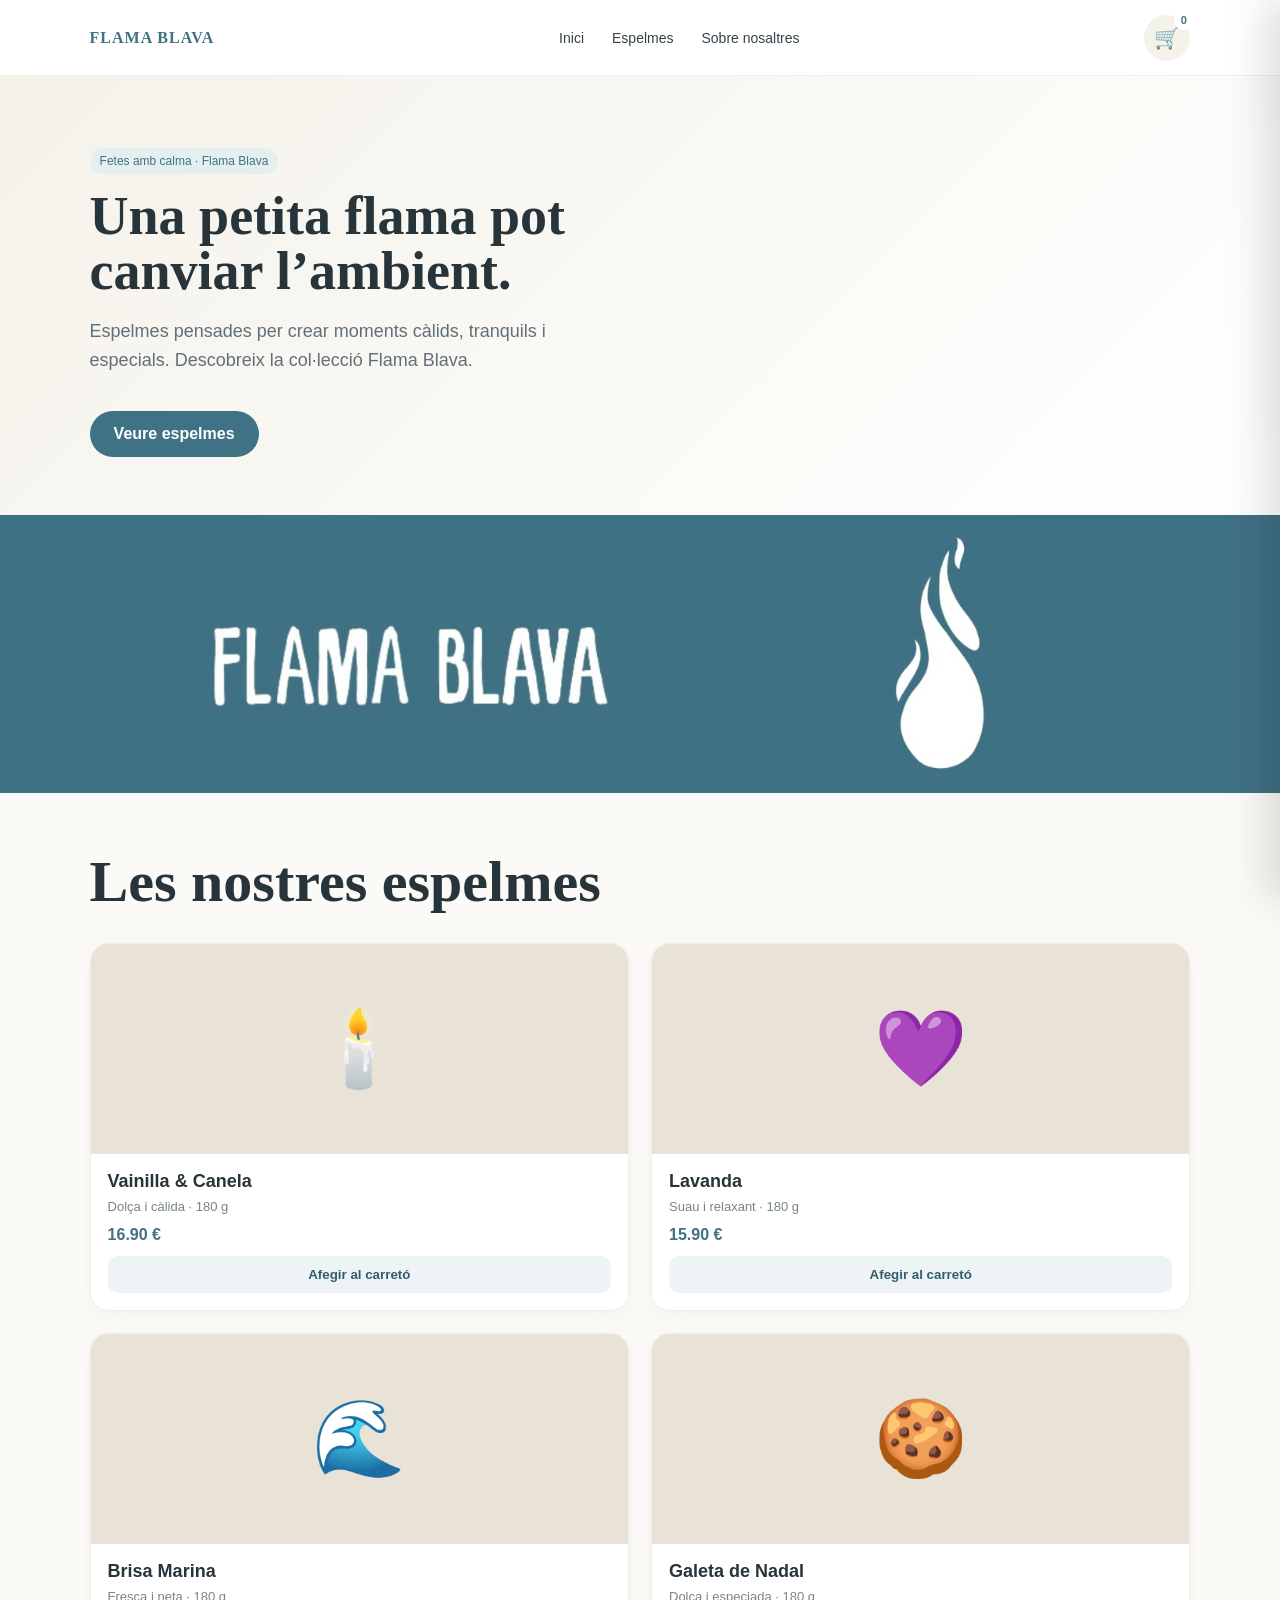
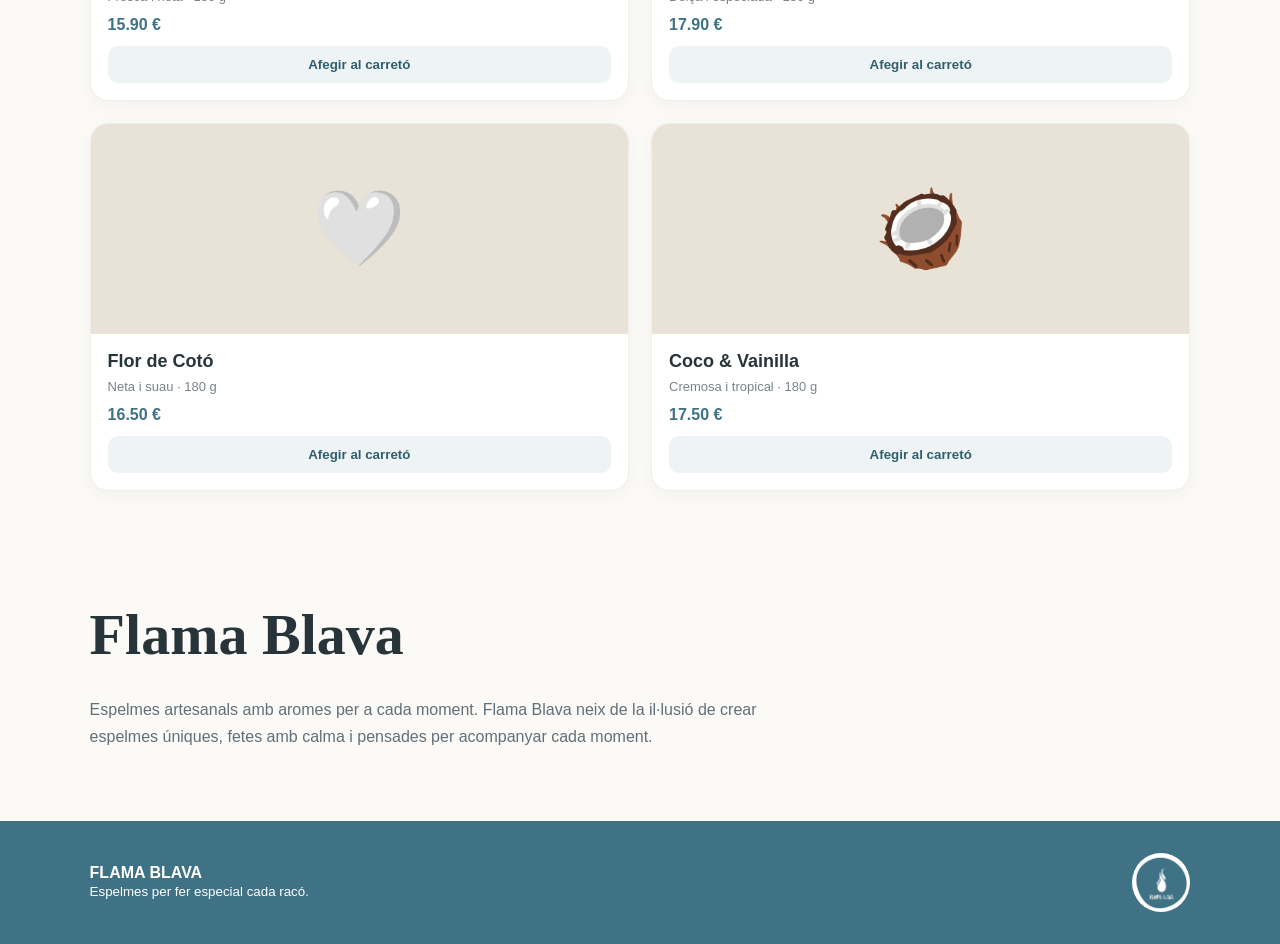
==== index.html @ b4aae00e "Temporarily remove header logo to test Cloudflare deployment" ====
<!doctype html><html lang="ca"><head><meta charset="utf-8"><meta name="viewport" content="width=device-width,initial-scale=1"><title>Flama Blava · Espelmes</title><style>
*{box-sizing:border-box}html{scroll-behavior:smooth}body{margin:0;font-family:Arial,sans-serif;background:#fbfaf7;color:#27343a}header{height:76px;background:rgba(255,255,255,.96);display:flex;align-items:center;justify-content:space-between;padding:0 7%;border-bottom:1px solid #eee;position:sticky;top:0;z-index:10;backdrop-filter:blur(8px)}.brand{display:flex;align-items:center;gap:11px;font-weight:800;letter-spacing:1px;color:#3f7285;text-decoration:none}.brand,.brand:hover,.brand:focus,.brand:visited,.brand:active{text-decoration:none !important;border-bottom:0 !important;box-shadow:none !important}.brand span{font-family:Georgia,serif;font-weight:800;letter-spacing:1px;text-decoration:none !important;border:0 !important;box-shadow:none !important}.brand img{width:50px;height:50px;object-fit:cover;border-radius:50%}.brand span{font-family:Georgia,serif;font-weight:800;letter-spacing:1px}.nav{display:flex;gap:28px;font-size:14px}.nav a{color:#36434a;text-decoration:none}.cart{border:0;background:#3f7285;transition:transform .15s ease,box-shadow .2s ease;color:white;border-radius:24px;padding:11px 18px;cursor:pointer;font-weight:700}.cart-icon{position:relative;width:46px;height:46px;padding:0;font-size:21px;display:flex;align-items:center;justify-content:center;background:#f5f2ea;color:#2f5f70}.cart-count{position:absolute;right:-3px;top:-4px;min-width:19px;height:19px;padding:0 5px;border-radius:10px;background:#fff;color:#3f7285;font-size:11px;line-height:19px;font-weight:800}.cart:active{transform:scale(.97)}.hero{padding:72px 7% 58px;display:grid;grid-template-columns:1.05fr .95fr;gap:45px;align-items:center;background:linear-gradient(135deg,#f5f2ea,#fff)}.hero h1{font-family:Georgia,serif;font-size:54px;line-height:1.02;margin:0 0 18px}.hero p{font-size:18px;line-height:1.6;color:#617078;max-width:510px}.cta{display:inline-block;margin-top:18px;background:#3f7285;color:#fff;padding:14px 24px;border-radius:28px;text-decoration:none;font-weight:700}.hero-card{background:#dce7e8;border-radius:28px;padding:35px;display:flex;justify-content:center}.hero-card img{width:260px;height:260px;border-radius:50%;box-shadow:0 20px 45px #0002}.section{padding:55px 7%}.section h2{font-family:Georgia,serif;font-size:58px;margin:0 0 28px}.grid{display:grid;grid-template-columns:repeat(2,1fr);gap:22px}.card{background:white;border:1px solid #eee;border-radius:18px;overflow:hidden;box-shadow:0 5px 20px #0000000a}.photo{height:210px;background:#e9e2d7;display:flex;align-items:center;justify-content:center;font-size:75px}.info{padding:17px}.info h3{margin:0 0 7px;font-size:18px}.meta{color:#78848a;font-size:13px}.price{font-weight:800;margin-top:12px;color:#3f7285}.add{width:100%;margin-top:12px;border:0;background:#eef4f5;color:#315e6d;padding:11px;border-radius:10px;cursor:pointer;font-weight:700;transition:.2s}.add:hover{background:#dcebed}.add:active{transform:scale(.985);transition:transform .12s ease}.badge{display:inline-block;background:#e6eff0;color:#3f7285;padding:6px 10px;border-radius:15px;font-size:12px;margin-bottom:15px}.footer{background:#3f7285;color:white;padding:32px 7%;display:flex;justify-content:space-between;align-items:center}.footer img{width:58px;border-radius:50%;background:white}.about{max-width:700px;color:#617078;line-height:1.7}
.overlay{position:fixed;inset:0;background:#0006;z-index:20;opacity:0;pointer-events:none;transition:opacity .38s ease}.overlay.open{opacity:1;pointer-events:auto}.drawer{position:fixed;overflow:hidden;overscroll-behavior:contain;will-change:transform;z-index:21;right:0;top:0;height:100dvh;width:min(430px,92vw);background:#fff;transform:translateX(100%);transition:transform .42s cubic-bezier(.22,.61,.36,1);box-shadow:-15px 0 40px #0002;display:flex;flex-direction:column}.drawer.open{transform:translateX(0)}.drawer-head{display:flex;align-items:center;justify-content:space-between;padding:22px;border-bottom:1px solid #eee}.drawer-head h2{margin:0;font-family:Georgia,serif}.close{border:0;background:#f0f3f3;border-radius:50%;width:36px;height:36px;cursor:pointer;font-size:18px}.cart-items{padding:18px 22px;overflow-y:auto;overflow-x:hidden;flex:1;min-height:0;overscroll-behavior:contain;-webkit-overflow-scrolling:touch;touch-action:pan-y}.empty{text-align:center;color:#78848a;padding:50px 20px}.cart-item{display:grid;grid-template-columns:1fr auto;gap:10px;padding:15px 0;border-bottom:1px solid #eee}.cart-item h4{margin:0 0 5px}.cart-item .unit{font-size:13px;color:#78848a}.controls{display:flex;align-items:center;gap:8px;margin-top:9px}.qty{width:29px;height:29px;border:1px solid #d8e0e1;background:#fff;border-radius:7px;cursor:pointer}.remove{border:0;background:none;color:#9a5c5c;font-size:12px;cursor:pointer;margin-left:8px}.item-total{font-weight:700;color:#3f7285}.cart-footer{padding:18px 22px;flex-shrink:0;border-top:1px solid #eee;background:#fff}.subtotal{display:flex;justify-content:space-between;font-weight:800;font-size:18px;margin-bottom:14px}.checkout{width:100%;border:0;background:#3f7285;color:#fff;padding:14px;border-radius:12px;font-weight:800;cursor:pointer}.checkout:disabled{opacity:.45;cursor:not-allowed}.fly-item{position:fixed;z-index:40;pointer-events:none;font-size:110px;opacity:0;transform:translate(0,0) scale(.9);transition:transform .65s cubic-bezier(.22,.61,.36,1),opacity .15s ease}.fly-item.fly{opacity:1}.toast{position:fixed;left:50%;bottom:25px;transform:translate(-50%,20px);background:#27343a;color:white;padding:12px 18px;border-radius:25px;z-index:30;opacity:0;pointer-events:none;transition:opacity .28s ease,transform .28s ease}.toast.show{opacity:1;transform:translate(-50%,0)}
.checkout-modal{position:fixed;inset:0;z-index:50;display:flex;align-items:center;justify-content:center;padding:18px;opacity:0;pointer-events:none;transition:opacity .25s ease}.checkout-modal.open{opacity:1;pointer-events:auto}.checkout-bg{position:absolute;inset:0;background:#0006}.checkout-panel{position:relative;background:#fff;width:min(760px,96vw);max-height:92vh;overflow:auto;border-radius:24px;box-shadow:0 25px 70px #0003;padding:30px}.checkout-panel h2{font-family:Georgia,serif;font-size:34px;margin:0 0 6px}.checkout-sub{color:#78848a;margin:0 0 24px}.checkout-grid{display:grid;grid-template-columns:1.15fr .85fr;gap:26px}.checkout-form label{display:block;font-weight:700;font-size:13px;margin:13px 0 7px}.checkout-form input{width:100%;padding:13px;border:1px solid #d8e0e1;border-radius:10px;font:inherit;outline:none}.checkout-form input:focus{border-color:#3f7285;box-shadow:0 0 0 3px #3f728522}.payment-options{display:flex;gap:8px;flex-wrap:wrap}.payment-option{border:1px solid #d8e0e1;background:#fff;color:#36434a;border-radius:10px;padding:11px 13px;cursor:pointer;font-weight:700}.payment-option.selected{border-color:#3f7285;background:#eef4f5;color:#315e6d}.checkout-summary{background:#fbfaf7;border-radius:16px;padding:20px;height:max-content}.checkout-summary h3{margin:0 0 15px}.summary-row{display:flex;justify-content:space-between;gap:10px;padding:9px 0;border-bottom:1px solid #e7e4df;font-size:14px}.summary-total{display:flex;justify-content:space-between;font-size:19px;font-weight:800;margin-top:16px}.pay-button{width:100%;margin-top:20px;border:0;background:#3f7285;color:#fff;padding:15px;border-radius:12px;font-weight:800;font-size:16px;cursor:pointer}.pay-button:disabled{opacity:.45;cursor:not-allowed}.checkout-close{position:absolute;right:15px;top:15px;border:0;background:#f0f3f3;border-radius:50%;width:36px;height:36px;cursor:pointer;font-size:18px}@media(max-width:650px){.checkout-panel{padding:24px 18px}.checkout-grid{grid-template-columns:1fr}.checkout-panel h2{font-size:29px}}@media(max-width:800px){.nav{display:none}.brand{gap:8px}.brand img{width:44px;height:44px}.brand span{font-size:14px}.hero{grid-template-columns:1fr;padding-top:45px}.hero h1{font-size:42px}}@media(max-width:480px){.section{padding:40px 5%}.hero{padding-left:5%;padding-right:5%}.hero-card img{width:210px;height:210px}}

.product-modal{position:fixed;inset:0;z-index:25;display:flex;align-items:center;justify-content:center;padding:20px;opacity:0;pointer-events:none;transition:opacity .3s ease}.product-modal.open{opacity:1;pointer-events:auto}.product-modal-bg{position:absolute;inset:0;background:#0006}.product-panel{position:relative;background:#fff;width:min(760px,94vw);max-height:90vh;overflow:auto;border-radius:24px;box-shadow:0 25px 70px #0003;transform:translateY(18px) scale(.98);transition:transform .35s cubic-bezier(.22,.61,.36,1);display:grid;grid-template-columns:.85fr 1.15fr}.product-modal.open .product-panel{transform:translateY(0) scale(1)}.product-preview{background:#e9e2d7;display:flex;align-items:center;justify-content:center;min-height:390px;font-size:120px}.product-details{padding:32px}.product-details h2{font-family:Georgia,serif;font-size:34px;margin:0 0 8px}.product-details .desc{color:#78848a;line-height:1.5}.option-title{font-weight:800;margin:22px 0 9px}.options{display:flex;flex-wrap:wrap;gap:8px}.option{border:1px solid #d8e0e1;background:#fff;color:#36434a;border-radius:10px;padding:9px 12px;cursor:pointer;transition:.2s}.option.selected{border-color:#3f7285;background:#eef4f5;color:#315e6d;box-shadow:0 0 0 2px #3f728522}.modal-actions{display:flex;gap:10px;align-items:center;margin-top:25px}.modal-qty{display:flex;align-items:center;border:1px solid #d8e0e1;border-radius:10px;overflow:hidden}.modal-qty button{border:0;background:#fff;width:36px;height:44px;font-size:20px;cursor:pointer}.modal-qty strong{min-width:34px;text-align:center}.modal-add{flex:1;border:0;background:#3f7285;color:#fff;padding:14px;border-radius:11px;font-weight:800;cursor:pointer}.modal-close{position:absolute;right:14px;top:14px;border:0;background:#fff;border-radius:50%;width:38px;height:38px;cursor:pointer;font-size:20px;z-index:2}@media(max-width:650px){.product-panel{grid-template-columns:1fr;max-height:92vh}.product-preview{min-height:210px;font-size:85px}.product-details{padding:24px}.product-details h2{font-size:28px}}
 .footer-logo-bw{filter:none;background:#fff;border-radius:50%;} .feature-photo{padding:0;background:#dce7e8}.feature-photo img{display:block;width:100%;height:auto;max-height:430px;object-fit:cover;border-radius:0;box-shadow:none}@media(max-width:480px){.feature-photo{padding:0}.feature-photo img{max-height:300px;border-radius:0}} </style></head><body>
<header><a class="brand" href="#inici"><span>FLAMA BLAVA</span></a><nav class="nav"><a href="#inici" data-i18n="navHome">Inici</a><a href="#espelmes" data-i18n="navCandles">Espelmes</a><a href="#sobre" data-i18n="navAbout">Sobre nosaltres</a></nav><button class="cart cart-icon" id="openCart" aria-label="Carretó" title="Carretó">🛒<span class="cart-count" id="count">0</span></button></header>
<main id="inici"><section class="hero"><div><span class="badge" data-i18n="badge">Fetes amb calma · Flama Blava</span><h1 data-i18n="heroTitle">Una petita flama pot canviar l’ambient.</h1><p data-i18n="heroText">Espelmes pensades per crear moments càlids, tranquils i especials. Descobreix la col·lecció Flama Blava.</p><a class="cta" href="#espelmes" data-i18n="viewCandles">Veure espelmes</a></div></section>
<section class="feature-photo"><img src="assets/IMG_0140.jpeg" alt="Flama Blava"></section><section class="section" id="espelmes"><h2 data-i18n="ourCandles">Les nostres espelmes</h2><div class="grid"><article class="card product-card"><div class="photo">🕯️</div><div class="info"><h3 data-product="Vainilla &amp; Canela">Vainilla &amp; Canela</h3><div class="meta" data-meta="Vainilla &amp; Canela">Dolça i càlida · 180 g</div><div class="price">16.90 €</div><button class="add" data-name="Vainilla &amp; Canela" data-price="16.9" data-i18n="addToCart">Afegir al carretó</button></div></article><article class="card product-card"><div class="photo">💜</div><div class="info"><h3 data-product="Lavanda">Lavanda</h3><div class="meta" data-meta="Lavanda">Suau i relaxant · 180 g</div><div class="price">15.90 €</div><button class="add" data-name="Lavanda" data-price="15.9" data-i18n="addToCart">Afegir al carretó</button></div></article><article class="card product-card"><div class="photo">🌊</div><div class="info"><h3 data-product="Brisa Marina">Brisa Marina</h3><div class="meta" data-meta="Brisa Marina">Fresca i neta · 180 g</div><div class="price">15.90 €</div><button class="add" data-name="Brisa Marina" data-price="15.9" data-i18n="addToCart">Afegir al carretó</button></div></article><article class="card product-card"><div class="photo">🍪</div><div class="info"><h3 data-product="Galeta de Nadal">Galeta de Nadal</h3><div class="meta" data-meta="Galeta de Nadal">Dolça i especiada · 180 g</div><div class="price">17.90 €</div><button class="add" data-name="Galeta de Nadal" data-price="17.9" data-i18n="addToCart">Afegir al carretó</button></div></article><article class="card product-card"><div class="photo">🤍</div><div class="info"><h3 data-product="Flor de Cotó">Flor de Cotó</h3><div class="meta" data-meta="Flor de Cotó">Neta i suau · 180 g</div><div class="price">16.50 €</div><button class="add" data-name="Flor de Cotó" data-price="16.5" data-i18n="addToCart">Afegir al carretó</button></div></article><article class="card product-card"><div class="photo">🥥</div><div class="info"><h3 data-product="Coco &amp; Vainilla">Coco &amp; Vainilla</h3><div class="meta" data-meta="Coco &amp; Vainilla">Cremosa i tropical · 180 g</div><div class="price">17.50 €</div><button class="add" data-name="Coco &amp; Vainilla" data-price="17.5" data-i18n="addToCart">Afegir al carretó</button></div></article></div></section>
<section class="section" id="sobre"><h2 data-i18n="aboutTitle">Flama Blava</h2><p class="about" data-i18n="aboutText"><strong>Espelmes artesanals amb aromes per a cada moment.</strong><br><br>Flama Blava neix de la il·lusió de crear espelmes úniques, fetes amb calma i pensades per acompanyar cada moment.</p></section></main>
<footer class="footer"><div><strong>FLAMA BLAVA</strong><br><small data-i18n="footerText">Espelmes per fer especial cada racó.</small></div><img class="footer-logo-bw" src="assets/IMG_2255.png" alt="Logo"></footer>
<div class="product-modal" id="productModal"><div class="product-modal-bg" id="productModalBg"></div><div class="product-panel"><button class="modal-close" id="productClose">×</button><div class="product-preview" id="productPreview">🕯️</div><div class="product-details"><h2 id="productName"></h2><div class="price" id="productPrice"></div><p class="desc" id="productDesc"></p><div class="option-title" data-i18n="color">Color</div><div class="options" id="colorOptions"></div><div class="option-title" data-i18n="aroma">Aroma</div><div class="options" id="aromaOptions"></div><div class="modal-actions"><div class="modal-qty"><button id="modalMinus">−</button><strong id="modalQty">1</strong><button id="modalPlus">+</button></div><button class="modal-add" id="modalAdd">Afegir al carretó</button></div></div></div></div><div class="overlay" id="overlay"></div><aside class="drawer" id="drawer"><div class="drawer-head"><h2 data-i18n="cartTitle">El teu carretó</h2><button class="close" id="closeCart">×</button></div><div class="cart-items" id="cartItems"></div><div class="cart-footer"><div class="subtotal"><span data-i18n="total">Total</span><span id="total">0,00 €</span></div><button class="checkout" id="checkout" disabled data-i18n="continueCheckout">Continuar amb la compra</button></div></aside><div class="toast" id="toast"></div><div class="checkout-modal" id="checkoutModal"><div class="checkout-bg" id="checkoutBg"></div><div class="checkout-panel"><button class="checkout-close" id="checkoutClose">×</button><h2 data-i18n="finishPurchase">Finalitzar compra</h2><p class="checkout-sub" data-i18n="checkoutSub">Completa les teves dades i revisa la comanda.</p><div class="checkout-grid"><form class="checkout-form" id="checkoutForm"><label for="checkoutName" data-i18n="nameLabel">Nom i cognoms</label><input id="checkoutName" required autocomplete="name" placeholder="Nom i cognoms"><label for="checkoutEmail" data-i18n="emailLabel">Correu electrònic</label><input id="checkoutEmail" type="email" required autocomplete="email" placeholder="tu@exemple.com"><label for="checkoutPhone" data-i18n="phoneLabel">Telèfon</label><input id="checkoutPhone" type="tel" required autocomplete="tel" placeholder="600 000 000"><label for="checkoutAddress" data-i18n="addressLabel">Adreça d’enviament</label><input id="checkoutAddress" required autocomplete="street-address" placeholder="Carrer, número, pis..."><label for="checkoutCity" data-i18n="cityLabel">Població</label><input id="checkoutCity" required autocomplete="address-level2" placeholder="Població"><label for="checkoutPostal" data-i18n="postalLabel">Codi postal</label><input id="checkoutPostal" required autocomplete="postal-code" inputmode="numeric" placeholder="08000"><label data-i18n="paymentLabel">Mètode de pagament</label><div class="payment-options"><button type="button" class="payment-option selected" data-payment="card" data-i18n="card">💳 Targeta</button><button type="button" class="payment-option" data-payment="apple"> Apple Pay</button><button type="button" class="payment-option" data-payment="google">G Google Pay</button></div><button class="pay-button" id="payButton" type="submit"><span data-i18n="payNow">Pagar ara</span> · <span id="checkoutPayTotal">0,00 €</span></button></form><div class="checkout-summary"><h3 data-i18n="yourOrder">La teva comanda</h3><div id="checkoutSummary"></div><div class="summary-total"><span>Total</span><span id="checkoutSummaryTotal">0,00 €</span></div></div></div></div></div><div class="fly-item" id="flyItem">🕯️</div>
<script>

const translations={
ca:{navHome:'Inici',navCandles:'Espelmes',navAbout:'Sobre nosaltres',badge:'Fetes amb calma · Flama Blava',heroTitle:'Una petita flama pot canviar l’ambient.',heroText:'Espelmes pensades per crear moments càlids, tranquils i especials. Descobreix la col·lecció Flama Blava.',viewCandles:'Veure espelmes',ourCandles:'Les nostres espelmes',aboutTitle:'Flama Blava',aboutText:'Espelmes artesanals amb aromes per a cada moment. Flama Blava neix de la il·lusió de crear espelmes úniques, fetes amb calma i pensades per acompanyar cada moment.',footerText:'Espelmes per fer especial cada racó.',cartTitle:'El teu carretó',total:'Total',continueCheckout:'Continuar amb la compra',finishPurchase:'Finalitzar compra',checkoutSub:'Completa les teves dades i revisa la comanda.',nameLabel:'Nom i cognoms',emailLabel:'Correu electrònic',phoneLabel:'Telèfon',addressLabel:'Adreça d’enviament',cityLabel:'Població',postalLabel:'Codi postal',paymentLabel:'Mètode de pagament',card:'💳 Targeta',payNow:'Pagar ara',yourOrder:'La teva comanda',color:'Color',aroma:'Aroma',addToCart:'Afegir al carretó',emptyCart:'El teu carretó està buit',emptyCartHint:'Afegeix alguna espelma i apareixerà aquí.',unit:'unitat',remove:'Eliminar',added:'S’ha afegit {name} al carretó'},
es:{navHome:'Inicio',navCandles:'Velas',navAbout:'Sobre nosotros',badge:'Hechas con calma · Flama Blava',heroTitle:'Una pequeña llama puede cambiar el ambiente.',heroText:'Velas pensadas para crear momentos cálidos, tranquilos y especiales. Descubre la colección Flama Blava.',viewCandles:'Ver velas',ourCandles:'Nuestras velas',aboutTitle:'Flama Blava',aboutText:'Velas artesanales con aromas para cada momento.\n\nFlama Blava nace de la ilusión de crear velas únicas, hechas con calma y pensadas para acompañar cada momento.',footerText:'Velas para hacer especial cada rincón.',cartTitle:'Tu carrito',total:'Total',continueCheckout:'Continuar con la compra',finishPurchase:'Finalizar compra',checkoutSub:'Completa tus datos y revisa el pedido.',nameLabel:'Nombre y apellidos',emailLabel:'Correo electrónico',phoneLabel:'Teléfono',addressLabel:'Dirección de envío',cityLabel:'Población',postalLabel:'Código postal',paymentLabel:'Método de pago',card:'💳 Tarjeta',payNow:'Pagar ahora',yourOrder:'Tu pedido',color:'Color',aroma:'Aroma',addToCart:'Añadir al carrito',emptyCart:'Tu carrito está vacío',emptyCartHint:'Añade alguna vela y aparecerá aquí.',unit:'unidad',remove:'Eliminar',added:'Se ha añadido {name} al carrito'},
en:{navHome:'Home',navCandles:'Candles',navAbout:'About us',badge:'Made with care · Flama Blava',heroTitle:'A little flame can change the atmosphere.',heroText:'Candles designed to create warm, peaceful and special moments. Discover the Flama Blava collection.',viewCandles:'View candles',ourCandles:'Our candles',aboutTitle:'Flama Blava',aboutText:'Handcrafted candles with scents for every moment. Flama Blava was born from the desire to create unique candles, made with care and designed to accompany every moment.',footerText:'Candles to make every corner special.',cartTitle:'Your cart',total:'Total',continueCheckout:'Continue to checkout',finishPurchase:'Checkout',checkoutSub:'Enter your details and review your order.',nameLabel:'Full name',emailLabel:'Email address',phoneLabel:'Phone',addressLabel:'Shipping address',cityLabel:'City',postalLabel:'Postcode',paymentLabel:'Payment method',card:'💳 Card',payNow:'Pay now',yourOrder:'Your order',color:'Colour',aroma:'Scent',addToCart:'Add to cart',emptyCart:'Your cart is empty',emptyCartHint:'Add a candle and it will appear here.',unit:'unit',remove:'Remove',added:'{name} has been added to your cart'}
};
const productTranslations={
'Vainilla & Canela':{ca:'Vainilla & Canela',es:'Vainilla y Canela',en:'Vanilla & Cinnamon'},
'Lavanda':{ca:'Lavanda',es:'Lavanda',en:'Lavender'},
'Brisa Marina':{ca:'Brisa Marina',es:'Brisa Marina',en:'Sea Breeze'},
'Galeta de Nadal':{ca:'Galeta de Nadal',es:'Galleta de Navidad',en:'Christmas Cookie'},
'Flor de Cotó':{ca:'Flor de Cotó',es:'Flor de Algodón',en:'Cotton Flower'},
'Coco & Vainilla':{ca:'Coco & Vainilla',es:'Coco y Vainilla',en:'Coconut & Vanilla'}
};
const metaTranslations={
'Vainilla & Canela':{ca:'Dolça i càlida · 180 g',es:'Dulce y cálida · 180 g',en:'Sweet and warm · 180 g'},
'Lavanda':{ca:'Suau i relaxant · 180 g',es:'Suave y relajante · 180 g',en:'Soft and relaxing · 180 g'},
'Brisa Marina':{ca:'Fresca i neta · 180 g',es:'Fresca y limpia · 180 g',en:'Fresh and clean · 180 g'},
'Galeta de Nadal':{ca:'Dolça i especiada · 180 g',es:'Dulce y especiada · 180 g',en:'Sweet and spiced · 180 g'},
'Flor de Cotó':{ca:'Neta i suau · 180 g',es:'Limpia y suave · 180 g',en:'Clean and soft · 180 g'},
'Coco & Vainilla':{ca:'Cremosa i tropical · 180 g',es:'Cremosa y tropical · 180 g',en:'Creamy and tropical · 180 g'}
};
const optionTranslations={
Natural:{ca:'Natural',es:'Natural',en:'Natural'},Blanc:{ca:'Blanc',es:'Blanco',en:'White'},Rosa:{ca:'Rosa',es:'Rosa',en:'Pink'},Blau:{ca:'Blau',es:'Azul',en:'Blue'},Verd:{ca:'Verd',es:'Verde',en:'Green'},
'Aroma original':{ca:'Aroma original',es:'Aroma original',en:'Original scent'},Vainilla:{ca:'Vainilla',es:'Vainilla',en:'Vanilla'},Lavanda:{ca:'Lavanda',es:'Lavanda',en:'Lavender'},'Brisa marina':{ca:'Brisa marina',es:'Brisa marina',en:'Sea breeze'},'Flor de cotó':{ca:'Flor de cotó',es:'Flor de algodón',en:'Cotton flower'}
};
let currentLang=localStorage.getItem('flamaBlavaLang')||'ca';
function t(key,vars={}){let s=(translations[currentLang]||translations.ca)[key]||translations.ca[key]||key;return Object.entries(vars).reduce((v,[k,val])=>v.replaceAll('{'+k+'}',val),s)}
function productName(n){return productTranslations[n]?.[currentLang]||n}
function productMeta(n){return metaTranslations[n]?.[currentLang]||n}
function colorName(n){return optionTranslations[n]?.[currentLang]||n}
function aromaName(n){return optionTranslations[n]?.[currentLang]||n}
function applyLanguage(){document.documentElement.lang=currentLang;document.querySelectorAll('[data-i18n]').forEach(el=>{el.textContent=t(el.dataset.i18n)});document.querySelectorAll('[data-product]').forEach(el=>el.textContent=productName(el.dataset.product));document.querySelectorAll('[data-meta]').forEach(el=>el.textContent=productMeta(el.dataset.meta));document.title=currentLang==='ca'?'Flama Blava · Espelmes':currentLang==='es'?'Flama Blava · Velas':'Flama Blava · Candles';renderCart();if(selectedProduct&&productModal.classList.contains('open'))openProduct(document.querySelector('.product-card h3[data-product="'+CSS.escape(selectedProduct.name)+'"]').closest('.product-card'))}


const CART_KEY='flamaBlavaCart';let cart=[];try{const saved=localStorage.getItem(CART_KEY);cart=saved?JSON.parse(saved):[];if(!Array.isArray(cart))cart=[]}catch(e){cart=[]}
const drawer=document.getElementById('drawer'),overlay=document.getElementById('overlay'),toast=document.getElementById('toast');const productModal=document.getElementById('productModal'),productModalBg=document.getElementById('productModalBg'),productClose=document.getElementById('productClose');let selectedProduct=null,selectedColor='Natural',selectedAroma='Aroma original',modalQty=1;
function save(){try{localStorage.setItem(CART_KEY,JSON.stringify(cart))}catch(e){}renderCart()}
function addProduct(name,price,color='Natural',aroma='Aroma original',qty=1,sourceEl=null,emoji='🕯️'){const key=name+'|'+color+'|'+aroma;const item=cart.find(x=>x.key===key);if(item)item.qty+=qty;else cart.push({key,name,price:Number(price),color,aroma,qty});save();if(sourceEl)flyToCart(sourceEl);showToast(t('added', {name:productName(name)})+' '+emoji)}
function flyToCart(sourceEl){const fly=document.getElementById('flyItem'),cartBtn=document.getElementById('openCart');if(!fly||!sourceEl||!cartBtn)return;fly.textContent='🕯️';const a=sourceEl.getBoundingClientRect(),b=cartBtn.getBoundingClientRect();const startX=a.left+a.width/2,startY=a.top+a.height/2,endX=b.left+b.width/2,endY=b.top+b.height/2;fly.style.left=(startX-55)+'px';fly.style.top=(startY-55)+'px';fly.style.transform='translate3d(0,0,0) scale(1)';fly.classList.add('fly');requestAnimationFrame(()=>{fly.style.transform='translate3d('+(endX-startX)+'px,'+(endY-startY)+'px,0) scale(.22)';});setTimeout(()=>{fly.classList.remove('fly');fly.style.transform='translate3d(0,0,0) scale(.9)'},680)}
function changeQty(key,delta){const item=cart.find(x=>x.key===key);if(!item)return;item.qty+=delta;if(item.qty<=0)cart=cart.filter(x=>x.key!==key);save()}
function removeItem(key){cart=cart.filter(x=>x.key!==key);save()}
function esc(v){return String(v).replaceAll('&','&amp;').replaceAll('<','&lt;').replaceAll('>','&gt;').replaceAll('"','&quot;').replaceAll("'",'&#039;')}
function renderCart(){const count=cart.reduce((s,x)=>s+x.qty,0);document.getElementById('count').textContent=count;const list=document.getElementById('cartItems');if(!cart.length)list.innerHTML='<div class="empty">'+t('emptyCart')+' 🕯️<br><br>'+t('emptyCartHint')+'</div>';else list.innerHTML=cart.map(x=>`<div class="cart-item"><div><h4>${esc(productName(x.name))}</h4><div class="unit">${esc(colorName(x.color))} · ${esc(aromaName(x.aroma))}<br>${x.price.toFixed(2).replace('.',',')} € / ${t('unit')}</div><div class="controls"><button class="qty" onclick="changeQty('${x.key.replaceAll("'","\\\\'")}',-1)">−</button><strong>${x.qty}</strong><button class="qty" onclick="changeQty('${x.key.replaceAll("'","\\\\'")}',1)">+</button><button class="remove" onclick="removeItem('${x.key.replaceAll("'","\\\\'")}')">${t('remove')}</button></div></div><div class="item-total">${(x.price*x.qty).toFixed(2).replace('.',',')} €</div></div>`).join('');const total=cart.reduce((s,x)=>s+x.price*x.qty,0);document.getElementById('total').textContent=total.toFixed(2).replace('.',',')+' €';document.getElementById('checkout').disabled=!cart.length}
function openCheckout(){if(!cart.length)return;window.location.href='checkout.html'}function closeCheckout(){document.getElementById('checkoutModal').classList.remove('open');document.body.style.overflow=''}function renderCheckout(){const total=cart.reduce((s,x)=>s+x.price*x.qty,0);document.getElementById('checkoutSummary').innerHTML=cart.map(x=>'<div class="summary-row"><span>'+esc(x.name)+' × '+x.qty+'</span><strong>'+((x.price*x.qty).toFixed(2).replace('.',','))+' €</strong></div>').join('');const t=total.toFixed(2).replace('.',',')+' €';document.getElementById('checkoutSummaryTotal').textContent=t;document.getElementById('checkoutPayTotal').textContent=t} function openCart(){drawer.classList.add('open');overlay.classList.add('open');document.body.style.overflow='hidden'}function closeCart(){drawer.classList.remove('open');overlay.classList.remove('open');document.body.style.overflow=''}function showToast(msg){toast.textContent=msg;toast.classList.add('show');clearTimeout(window.toastTimer);window.toastTimer=setTimeout(()=>toast.classList.remove('show'),1800)}
function selectOption(type,value){if(type==='color')selectedColor=value;else selectedAroma=value;document.querySelectorAll('#'+type+'Options .option').forEach(b=>b.classList.toggle('selected',b.dataset.value===value))}
function openProduct(card){selectedProduct={name:card.querySelector('h3').dataset.product,price:Number(card.querySelector('.add').dataset.price),emoji:card.querySelector('.photo').textContent.trim(),desc:card.querySelector('.meta').textContent};selectedColor='Natural';selectedAroma='Aroma original';modalQty=1;document.getElementById('productName').textContent=productName(selectedProduct.name);document.getElementById('productPrice').textContent=selectedProduct.price.toFixed(2).replace('.',',')+' €';document.getElementById('productDesc').textContent=productMeta(selectedProduct.name);document.getElementById('productPreview').textContent=selectedProduct.emoji;const colors=['Natural','Blanc','Rosa','Blau','Verd'];const aromas=['Aroma original','Vainilla','Lavanda','Brisa marina','Flor de cotó'];document.getElementById('colorOptions').innerHTML=colors.map(v=>`<button class="option ${v==='Natural'?'selected':''}" data-value="${v}">${colorName(v)}</button>`).join('');document.getElementById('aromaOptions').innerHTML=aromas.map(v=>`<button class="option ${v==='Aroma original'?'selected':''}" data-value="${v}">${aromaName(v)}</button>`).join('');document.querySelectorAll('#colorOptions .option').forEach(b=>b.onclick=()=>selectOption('color',b.dataset.value));document.querySelectorAll('#aromaOptions .option').forEach(b=>b.onclick=()=>selectOption('aroma',b.dataset.value));document.getElementById('modalQty').textContent=modalQty;productModal.classList.add('open')}
function closeProduct(){productModal.classList.remove('open')}
document.querySelectorAll('.product-card').forEach(card=>card.addEventListener('click',e=>{if(e.target.closest('.add'))return;openProduct(card)}));document.querySelectorAll('.add').forEach(btn=>btn.addEventListener('click',e=>{e.stopPropagation();openProduct(btn.closest('.product-card'))}));document.getElementById('modalMinus').onclick=()=>{modalQty=Math.max(1,modalQty-1);document.getElementById('modalQty').textContent=modalQty};document.getElementById('modalPlus').onclick=()=>{modalQty++;document.getElementById('modalQty').textContent=modalQty};document.getElementById('modalAdd').onclick=()=>{if(selectedProduct){addProduct(selectedProduct.name,selectedProduct.price,selectedColor,selectedAroma,modalQty,document.getElementById('productPreview'),selectedProduct.emoji);closeProduct()}};productClose.onclick=closeProduct;productModalBg.onclick=closeProduct;document.getElementById('openCart').addEventListener('click',openCart);document.getElementById('closeCart').addEventListener('click',closeCart);overlay.addEventListener('click',closeCart);document.addEventListener('keydown',e=>{if(e.key==='Escape'){closeProduct();closeCart()}});document.getElementById('checkout').onclick=()=>{if(cart.length)window.location.href='checkout.html'};document.getElementById('checkoutClose').onclick=closeCheckout;document.getElementById('checkoutBg').onclick=closeCheckout;document.querySelectorAll('.payment-option').forEach(b=>b.onclick=()=>{document.querySelectorAll('.payment-option').forEach(x=>x.classList.remove('selected'));b.classList.add('selected')});document.getElementById('checkoutForm').onsubmit=e=>{e.preventDefault()};applyLanguage();renderCart();
</script></body></html>
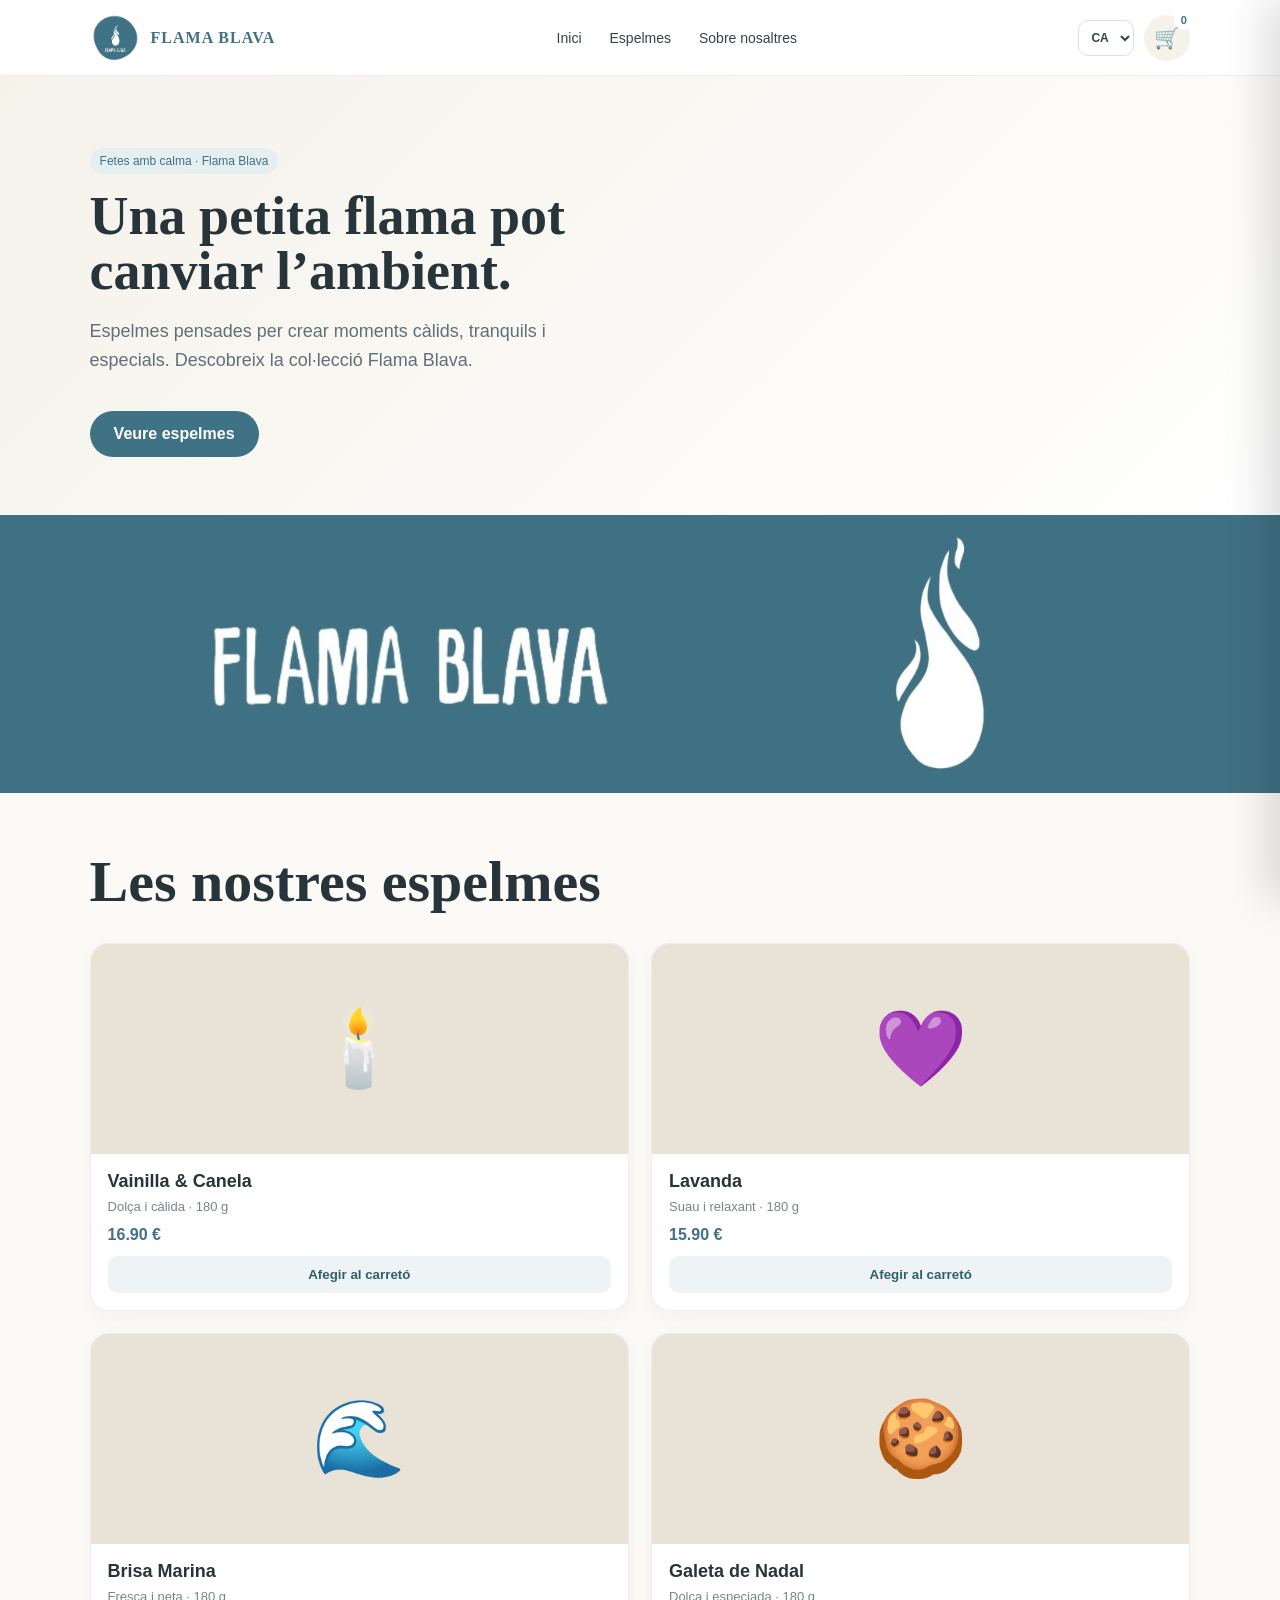
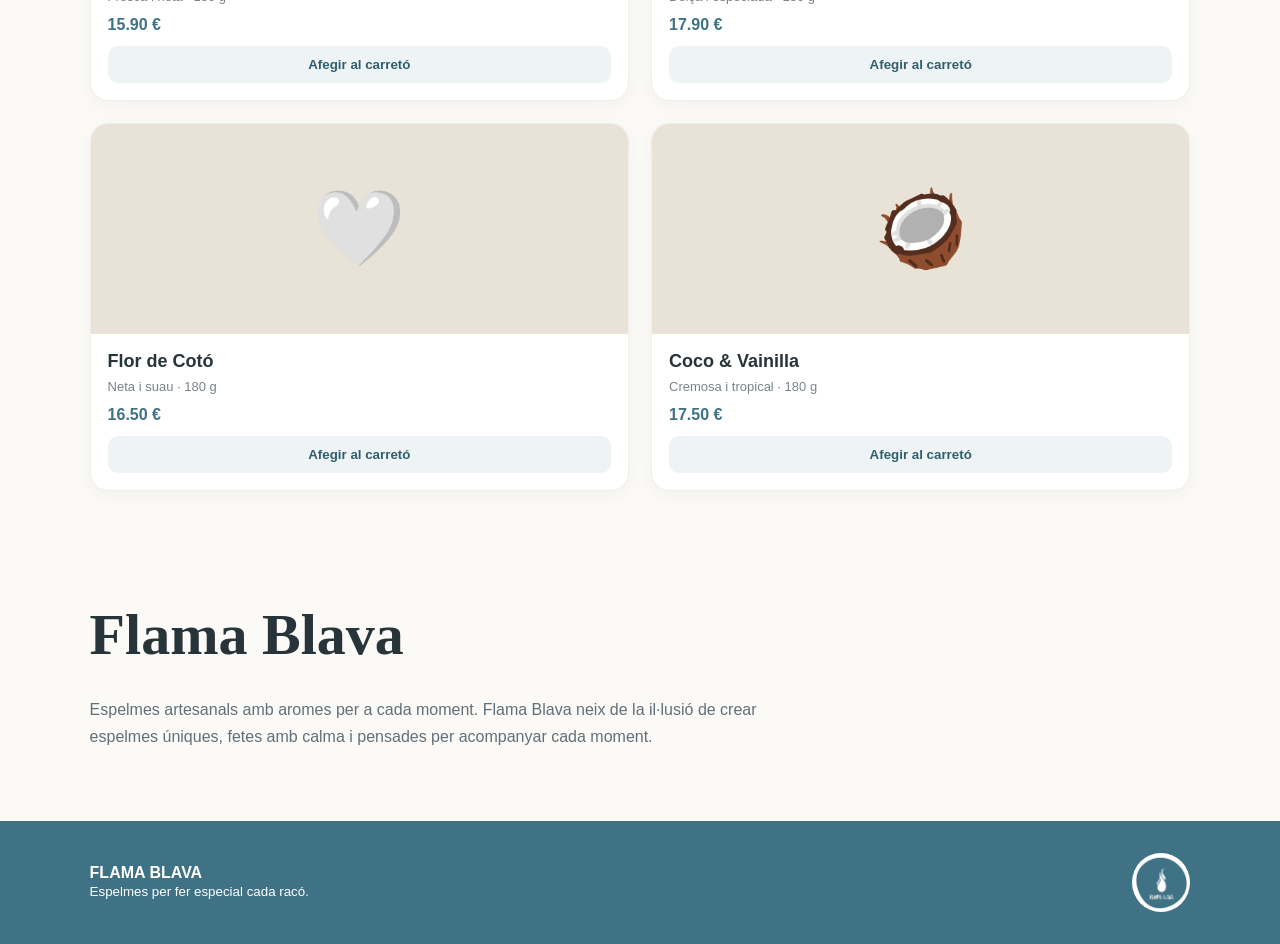
==== commit d193016c: "Restore logo and language selector" ====
--- a/index.html
+++ b/index.html
@@ -1,11 +1,11 @@
 <!doctype html><html lang="ca"><head><meta charset="utf-8"><meta name="viewport" content="width=device-width,initial-scale=1"><title>Flama Blava · Espelmes</title><style>
-*{box-sizing:border-box}html{scroll-behavior:smooth}body{margin:0;font-family:Arial,sans-serif;background:#fbfaf7;color:#27343a}header{height:76px;background:rgba(255,255,255,.96);display:flex;align-items:center;justify-content:space-between;padding:0 7%;border-bottom:1px solid #eee;position:sticky;top:0;z-index:10;backdrop-filter:blur(8px)}.brand{display:flex;align-items:center;gap:11px;font-weight:800;letter-spacing:1px;color:#3f7285;text-decoration:none}.brand,.brand:hover,.brand:focus,.brand:visited,.brand:active{text-decoration:none !important;border-bottom:0 !important;box-shadow:none !important}.brand span{font-family:Georgia,serif;font-weight:800;letter-spacing:1px;text-decoration:none !important;border:0 !important;box-shadow:none !important}.brand img{width:50px;height:50px;object-fit:cover;border-radius:50%}.brand span{font-family:Georgia,serif;font-weight:800;letter-spacing:1px}.nav{display:flex;gap:28px;font-size:14px}.nav a{color:#36434a;text-decoration:none}.cart{border:0;background:#3f7285;transition:transform .15s ease,box-shadow .2s ease;color:white;border-radius:24px;padding:11px 18px;cursor:pointer;font-weight:700}.cart-icon{position:relative;width:46px;height:46px;padding:0;font-size:21px;display:flex;align-items:center;justify-content:center;background:#f5f2ea;color:#2f5f70}.cart-count{position:absolute;right:-3px;top:-4px;min-width:19px;height:19px;padding:0 5px;border-radius:10px;background:#fff;color:#3f7285;font-size:11px;line-height:19px;font-weight:800}.cart:active{transform:scale(.97)}.hero{padding:72px 7% 58px;display:grid;grid-template-columns:1.05fr .95fr;gap:45px;align-items:center;background:linear-gradient(135deg,#f5f2ea,#fff)}.hero h1{font-family:Georgia,serif;font-size:54px;line-height:1.02;margin:0 0 18px}.hero p{font-size:18px;line-height:1.6;color:#617078;max-width:510px}.cta{display:inline-block;margin-top:18px;background:#3f7285;color:#fff;padding:14px 24px;border-radius:28px;text-decoration:none;font-weight:700}.hero-card{background:#dce7e8;border-radius:28px;padding:35px;display:flex;justify-content:center}.hero-card img{width:260px;height:260px;border-radius:50%;box-shadow:0 20px 45px #0002}.section{padding:55px 7%}.section h2{font-family:Georgia,serif;font-size:58px;margin:0 0 28px}.grid{display:grid;grid-template-columns:repeat(2,1fr);gap:22px}.card{background:white;border:1px solid #eee;border-radius:18px;overflow:hidden;box-shadow:0 5px 20px #0000000a}.photo{height:210px;background:#e9e2d7;display:flex;align-items:center;justify-content:center;font-size:75px}.info{padding:17px}.info h3{margin:0 0 7px;font-size:18px}.meta{color:#78848a;font-size:13px}.price{font-weight:800;margin-top:12px;color:#3f7285}.add{width:100%;margin-top:12px;border:0;background:#eef4f5;color:#315e6d;padding:11px;border-radius:10px;cursor:pointer;font-weight:700;transition:.2s}.add:hover{background:#dcebed}.add:active{transform:scale(.985);transition:transform .12s ease}.badge{display:inline-block;background:#e6eff0;color:#3f7285;padding:6px 10px;border-radius:15px;font-size:12px;margin-bottom:15px}.footer{background:#3f7285;color:white;padding:32px 7%;display:flex;justify-content:space-between;align-items:center}.footer img{width:58px;border-radius:50%;background:white}.about{max-width:700px;color:#617078;line-height:1.7}
+*{box-sizing:border-box}html{scroll-behavior:smooth}body{margin:0;font-family:Arial,sans-serif;background:#fbfaf7;color:#27343a}header{height:76px;background:rgba(255,255,255,.96);display:flex;align-items:center;justify-content:space-between;padding:0 7%;border-bottom:1px solid #eee;position:sticky;top:0;z-index:10;backdrop-filter:blur(8px)}.brand{display:flex;align-items:center;gap:11px;font-weight:800;letter-spacing:1px;color:#3f7285;text-decoration:none}.brand,.brand:hover,.brand:focus,.brand:visited,.brand:active{text-decoration:none !important;border-bottom:0 !important;box-shadow:none !important}.brand span{font-family:Georgia,serif;font-weight:800;letter-spacing:1px;text-decoration:none !important;border:0 !important;box-shadow:none !important}.brand img{width:50px;height:50px;object-fit:cover;border-radius:50%}.brand span{font-family:Georgia,serif;font-weight:800;letter-spacing:1px}.nav{display:flex;gap:28px;font-size:14px}.nav a{color:#36434a;text-decoration:none}.header-actions{display:flex;align-items:center;gap:10px}.language{border:1px solid #d8e0e1;background:#fff;color:#36434a;border-radius:10px;padding:9px 8px;font:inherit;font-size:12px;font-weight:700;cursor:pointer}.cart{border:0;background:#3f7285;transition:transform .15s ease,box-shadow .2s ease;color:white;border-radius:24px;padding:11px 18px;cursor:pointer;font-weight:700}.cart-icon{position:relative;width:46px;height:46px;padding:0;font-size:21px;display:flex;align-items:center;justify-content:center;background:#f5f2ea;color:#2f5f70}.cart-count{position:absolute;right:-3px;top:-4px;min-width:19px;height:19px;padding:0 5px;border-radius:10px;background:#fff;color:#3f7285;font-size:11px;line-height:19px;font-weight:800}.cart:active{transform:scale(.97)}.hero{padding:72px 7% 58px;display:grid;grid-template-columns:1.05fr .95fr;gap:45px;align-items:center;background:linear-gradient(135deg,#f5f2ea,#fff)}.hero h1{font-family:Georgia,serif;font-size:54px;line-height:1.02;margin:0 0 18px}.hero p{font-size:18px;line-height:1.6;color:#617078;max-width:510px}.cta{display:inline-block;margin-top:18px;background:#3f7285;color:#fff;padding:14px 24px;border-radius:28px;text-decoration:none;font-weight:700}.hero-card{background:#dce7e8;border-radius:28px;padding:35px;display:flex;justify-content:center}.hero-card img{width:260px;height:260px;border-radius:50%;box-shadow:0 20px 45px #0002}.section{padding:55px 7%}.section h2{font-family:Georgia,serif;font-size:58px;margin:0 0 28px}.grid{display:grid;grid-template-columns:repeat(2,1fr);gap:22px}.card{background:white;border:1px solid #eee;border-radius:18px;overflow:hidden;box-shadow:0 5px 20px #0000000a}.photo{height:210px;background:#e9e2d7;display:flex;align-items:center;justify-content:center;font-size:75px}.info{padding:17px}.info h3{margin:0 0 7px;font-size:18px}.meta{color:#78848a;font-size:13px}.price{font-weight:800;margin-top:12px;color:#3f7285}.add{width:100%;margin-top:12px;border:0;background:#eef4f5;color:#315e6d;padding:11px;border-radius:10px;cursor:pointer;font-weight:700;transition:.2s}.add:hover{background:#dcebed}.add:active{transform:scale(.985);transition:transform .12s ease}.badge{display:inline-block;background:#e6eff0;color:#3f7285;padding:6px 10px;border-radius:15px;font-size:12px;margin-bottom:15px}.footer{background:#3f7285;color:white;padding:32px 7%;display:flex;justify-content:space-between;align-items:center}.footer img{width:58px;border-radius:50%;background:white}.about{max-width:700px;color:#617078;line-height:1.7}
 .overlay{position:fixed;inset:0;background:#0006;z-index:20;opacity:0;pointer-events:none;transition:opacity .38s ease}.overlay.open{opacity:1;pointer-events:auto}.drawer{position:fixed;overflow:hidden;overscroll-behavior:contain;will-change:transform;z-index:21;right:0;top:0;height:100dvh;width:min(430px,92vw);background:#fff;transform:translateX(100%);transition:transform .42s cubic-bezier(.22,.61,.36,1);box-shadow:-15px 0 40px #0002;display:flex;flex-direction:column}.drawer.open{transform:translateX(0)}.drawer-head{display:flex;align-items:center;justify-content:space-between;padding:22px;border-bottom:1px solid #eee}.drawer-head h2{margin:0;font-family:Georgia,serif}.close{border:0;background:#f0f3f3;border-radius:50%;width:36px;height:36px;cursor:pointer;font-size:18px}.cart-items{padding:18px 22px;overflow-y:auto;overflow-x:hidden;flex:1;min-height:0;overscroll-behavior:contain;-webkit-overflow-scrolling:touch;touch-action:pan-y}.empty{text-align:center;color:#78848a;padding:50px 20px}.cart-item{display:grid;grid-template-columns:1fr auto;gap:10px;padding:15px 0;border-bottom:1px solid #eee}.cart-item h4{margin:0 0 5px}.cart-item .unit{font-size:13px;color:#78848a}.controls{display:flex;align-items:center;gap:8px;margin-top:9px}.qty{width:29px;height:29px;border:1px solid #d8e0e1;background:#fff;border-radius:7px;cursor:pointer}.remove{border:0;background:none;color:#9a5c5c;font-size:12px;cursor:pointer;margin-left:8px}.item-total{font-weight:700;color:#3f7285}.cart-footer{padding:18px 22px;flex-shrink:0;border-top:1px solid #eee;background:#fff}.subtotal{display:flex;justify-content:space-between;font-weight:800;font-size:18px;margin-bottom:14px}.checkout{width:100%;border:0;background:#3f7285;color:#fff;padding:14px;border-radius:12px;font-weight:800;cursor:pointer}.checkout:disabled{opacity:.45;cursor:not-allowed}.fly-item{position:fixed;z-index:40;pointer-events:none;font-size:110px;opacity:0;transform:translate(0,0) scale(.9);transition:transform .65s cubic-bezier(.22,.61,.36,1),opacity .15s ease}.fly-item.fly{opacity:1}.toast{position:fixed;left:50%;bottom:25px;transform:translate(-50%,20px);background:#27343a;color:white;padding:12px 18px;border-radius:25px;z-index:30;opacity:0;pointer-events:none;transition:opacity .28s ease,transform .28s ease}.toast.show{opacity:1;transform:translate(-50%,0)}
 .checkout-modal{position:fixed;inset:0;z-index:50;display:flex;align-items:center;justify-content:center;padding:18px;opacity:0;pointer-events:none;transition:opacity .25s ease}.checkout-modal.open{opacity:1;pointer-events:auto}.checkout-bg{position:absolute;inset:0;background:#0006}.checkout-panel{position:relative;background:#fff;width:min(760px,96vw);max-height:92vh;overflow:auto;border-radius:24px;box-shadow:0 25px 70px #0003;padding:30px}.checkout-panel h2{font-family:Georgia,serif;font-size:34px;margin:0 0 6px}.checkout-sub{color:#78848a;margin:0 0 24px}.checkout-grid{display:grid;grid-template-columns:1.15fr .85fr;gap:26px}.checkout-form label{display:block;font-weight:700;font-size:13px;margin:13px 0 7px}.checkout-form input{width:100%;padding:13px;border:1px solid #d8e0e1;border-radius:10px;font:inherit;outline:none}.checkout-form input:focus{border-color:#3f7285;box-shadow:0 0 0 3px #3f728522}.payment-options{display:flex;gap:8px;flex-wrap:wrap}.payment-option{border:1px solid #d8e0e1;background:#fff;color:#36434a;border-radius:10px;padding:11px 13px;cursor:pointer;font-weight:700}.payment-option.selected{border-color:#3f7285;background:#eef4f5;color:#315e6d}.checkout-summary{background:#fbfaf7;border-radius:16px;padding:20px;height:max-content}.checkout-summary h3{margin:0 0 15px}.summary-row{display:flex;justify-content:space-between;gap:10px;padding:9px 0;border-bottom:1px solid #e7e4df;font-size:14px}.summary-total{display:flex;justify-content:space-between;font-size:19px;font-weight:800;margin-top:16px}.pay-button{width:100%;margin-top:20px;border:0;background:#3f7285;color:#fff;padding:15px;border-radius:12px;font-weight:800;font-size:16px;cursor:pointer}.pay-button:disabled{opacity:.45;cursor:not-allowed}.checkout-close{position:absolute;right:15px;top:15px;border:0;background:#f0f3f3;border-radius:50%;width:36px;height:36px;cursor:pointer;font-size:18px}@media(max-width:650px){.checkout-panel{padding:24px 18px}.checkout-grid{grid-template-columns:1fr}.checkout-panel h2{font-size:29px}}@media(max-width:800px){.nav{display:none}.brand{gap:8px}.brand img{width:44px;height:44px}.brand span{font-size:14px}.hero{grid-template-columns:1fr;padding-top:45px}.hero h1{font-size:42px}}@media(max-width:480px){.section{padding:40px 5%}.hero{padding-left:5%;padding-right:5%}.hero-card img{width:210px;height:210px}}
 
 .product-modal{position:fixed;inset:0;z-index:25;display:flex;align-items:center;justify-content:center;padding:20px;opacity:0;pointer-events:none;transition:opacity .3s ease}.product-modal.open{opacity:1;pointer-events:auto}.product-modal-bg{position:absolute;inset:0;background:#0006}.product-panel{position:relative;background:#fff;width:min(760px,94vw);max-height:90vh;overflow:auto;border-radius:24px;box-shadow:0 25px 70px #0003;transform:translateY(18px) scale(.98);transition:transform .35s cubic-bezier(.22,.61,.36,1);display:grid;grid-template-columns:.85fr 1.15fr}.product-modal.open .product-panel{transform:translateY(0) scale(1)}.product-preview{background:#e9e2d7;display:flex;align-items:center;justify-content:center;min-height:390px;font-size:120px}.product-details{padding:32px}.product-details h2{font-family:Georgia,serif;font-size:34px;margin:0 0 8px}.product-details .desc{color:#78848a;line-height:1.5}.option-title{font-weight:800;margin:22px 0 9px}.options{display:flex;flex-wrap:wrap;gap:8px}.option{border:1px solid #d8e0e1;background:#fff;color:#36434a;border-radius:10px;padding:9px 12px;cursor:pointer;transition:.2s}.option.selected{border-color:#3f7285;background:#eef4f5;color:#315e6d;box-shadow:0 0 0 2px #3f728522}.modal-actions{display:flex;gap:10px;align-items:center;margin-top:25px}.modal-qty{display:flex;align-items:center;border:1px solid #d8e0e1;border-radius:10px;overflow:hidden}.modal-qty button{border:0;background:#fff;width:36px;height:44px;font-size:20px;cursor:pointer}.modal-qty strong{min-width:34px;text-align:center}.modal-add{flex:1;border:0;background:#3f7285;color:#fff;padding:14px;border-radius:11px;font-weight:800;cursor:pointer}.modal-close{position:absolute;right:14px;top:14px;border:0;background:#fff;border-radius:50%;width:38px;height:38px;cursor:pointer;font-size:20px;z-index:2}@media(max-width:650px){.product-panel{grid-template-columns:1fr;max-height:92vh}.product-preview{min-height:210px;font-size:85px}.product-details{padding:24px}.product-details h2{font-size:28px}}
- .footer-logo-bw{filter:none;background:#fff;border-radius:50%;} .feature-photo{padding:0;background:#dce7e8}.feature-photo img{display:block;width:100%;height:auto;max-height:430px;object-fit:cover;border-radius:0;box-shadow:none}@media(max-width:480px){.feature-photo{padding:0}.feature-photo img{max-height:300px;border-radius:0}} </style></head><body>
-<header><a class="brand" href="#inici"><span>FLAMA BLAVA</span></a><nav class="nav"><a href="#inici" data-i18n="navHome">Inici</a><a href="#espelmes" data-i18n="navCandles">Espelmes</a><a href="#sobre" data-i18n="navAbout">Sobre nosaltres</a></nav><button class="cart cart-icon" id="openCart" aria-label="Carretó" title="Carretó">🛒<span class="cart-count" id="count">0</span></button></header>
+ .footer-logo-bw{filter:none;background:#fff;border-radius:50%;} .feature-photo{padding:0;background:#dce7e8}.feature-photo img{display:block;width:100%;height:auto;max-height:430px;object-fit:cover;border-radius:0;box-shadow:none}@media(max-width:480px){.feature-photo{padding:0}.feature-photo img{max-height:300px;border-radius:0}} </style><!-- CLOUDFLARE_DEPLOY_TEST --></head><body>
+<header><a class="brand" href="#inici"><img src="assets/IMG_2255.png" alt="Flama Blava"><span>FLAMA BLAVA</span></a><nav class="nav"><a href="#inici" data-i18n="navHome">Inici</a><a href="#espelmes" data-i18n="navCandles">Espelmes</a><a href="#sobre" data-i18n="navAbout">Sobre nosaltres</a></nav><div class="header-actions"><select class="language" id="languageSelect" aria-label="Idioma"><option value="ca">CA</option><option value="es">ES</option><option value="en">EN</option></select><button class="cart cart-icon" id="openCart" aria-label="Carretó" title="Carretó">🛒<span class="cart-count" id="count">0</span></button></header>
 <main id="inici"><section class="hero"><div><span class="badge" data-i18n="badge">Fetes amb calma · Flama Blava</span><h1 data-i18n="heroTitle">Una petita flama pot canviar l’ambient.</h1><p data-i18n="heroText">Espelmes pensades per crear moments càlids, tranquils i especials. Descobreix la col·lecció Flama Blava.</p><a class="cta" href="#espelmes" data-i18n="viewCandles">Veure espelmes</a></div></section>
 <section class="feature-photo"><img src="assets/IMG_0140.jpeg" alt="Flama Blava"></section><section class="section" id="espelmes"><h2 data-i18n="ourCandles">Les nostres espelmes</h2><div class="grid"><article class="card product-card"><div class="photo">🕯️</div><div class="info"><h3 data-product="Vainilla &amp; Canela">Vainilla &amp; Canela</h3><div class="meta" data-meta="Vainilla &amp; Canela">Dolça i càlida · 180 g</div><div class="price">16.90 €</div><button class="add" data-name="Vainilla &amp; Canela" data-price="16.9" data-i18n="addToCart">Afegir al carretó</button></div></article><article class="card product-card"><div class="photo">💜</div><div class="info"><h3 data-product="Lavanda">Lavanda</h3><div class="meta" data-meta="Lavanda">Suau i relaxant · 180 g</div><div class="price">15.90 €</div><button class="add" data-name="Lavanda" data-price="15.9" data-i18n="addToCart">Afegir al carretó</button></div></article><article class="card product-card"><div class="photo">🌊</div><div class="info"><h3 data-product="Brisa Marina">Brisa Marina</h3><div class="meta" data-meta="Brisa Marina">Fresca i neta · 180 g</div><div class="price">15.90 €</div><button class="add" data-name="Brisa Marina" data-price="15.9" data-i18n="addToCart">Afegir al carretó</button></div></article><article class="card product-card"><div class="photo">🍪</div><div class="info"><h3 data-product="Galeta de Nadal">Galeta de Nadal</h3><div class="meta" data-meta="Galeta de Nadal">Dolça i especiada · 180 g</div><div class="price">17.90 €</div><button class="add" data-name="Galeta de Nadal" data-price="17.9" data-i18n="addToCart">Afegir al carretó</button></div></article><article class="card product-card"><div class="photo">🤍</div><div class="info"><h3 data-product="Flor de Cotó">Flor de Cotó</h3><div class="meta" data-meta="Flor de Cotó">Neta i suau · 180 g</div><div class="price">16.50 €</div><button class="add" data-name="Flor de Cotó" data-price="16.5" data-i18n="addToCart">Afegir al carretó</button></div></article><article class="card product-card"><div class="photo">🥥</div><div class="info"><h3 data-product="Coco &amp; Vainilla">Coco &amp; Vainilla</h3><div class="meta" data-meta="Coco &amp; Vainilla">Cremosa i tropical · 180 g</div><div class="price">17.50 €</div><button class="add" data-name="Coco &amp; Vainilla" data-price="17.5" data-i18n="addToCart">Afegir al carretó</button></div></article></div></section>
 <section class="section" id="sobre"><h2 data-i18n="aboutTitle">Flama Blava</h2><p class="about" data-i18n="aboutText"><strong>Espelmes artesanals amb aromes per a cada moment.</strong><br><br>Flama Blava neix de la il·lusió de crear espelmes úniques, fetes amb calma i pensades per acompanyar cada moment.</p></section></main>
@@ -44,7 +44,7 @@
 function productMeta(n){return metaTranslations[n]?.[currentLang]||n}
 function colorName(n){return optionTranslations[n]?.[currentLang]||n}
 function aromaName(n){return optionTranslations[n]?.[currentLang]||n}
-function applyLanguage(){document.documentElement.lang=currentLang;document.querySelectorAll('[data-i18n]').forEach(el=>{el.textContent=t(el.dataset.i18n)});document.querySelectorAll('[data-product]').forEach(el=>el.textContent=productName(el.dataset.product));document.querySelectorAll('[data-meta]').forEach(el=>el.textContent=productMeta(el.dataset.meta));document.title=currentLang==='ca'?'Flama Blava · Espelmes':currentLang==='es'?'Flama Blava · Velas':'Flama Blava · Candles';renderCart();if(selectedProduct&&productModal.classList.contains('open'))openProduct(document.querySelector('.product-card h3[data-product="'+CSS.escape(selectedProduct.name)+'"]').closest('.product-card'))}
+function applyLanguage(){document.documentElement.lang=currentLang;const ls=document.getElementById('languageSelect');if(ls)ls.value=currentLang;document.querySelectorAll('[data-i18n]').forEach(el=>{el.textContent=t(el.dataset.i18n)});document.querySelectorAll('[data-product]').forEach(el=>el.textContent=productName(el.dataset.product));document.querySelectorAll('[data-meta]').forEach(el=>el.textContent=productMeta(el.dataset.meta));document.title=currentLang==='ca'?'Flama Blava · Espelmes':currentLang==='es'?'Flama Blava · Velas':'Flama Blava · Candles';renderCart();if(selectedProduct&&productModal.classList.contains('open'))openProduct(document.querySelector('.product-card h3[data-product="'+CSS.escape(selectedProduct.name)+'"]').closest('.product-card'))}
 
 
 const CART_KEY='flamaBlavaCart';let cart=[];try{const saved=localStorage.getItem(CART_KEY);cart=saved?JSON.parse(saved):[];if(!Array.isArray(cart))cart=[]}catch(e){cart=[]}
@@ -60,5 +60,5 @@
 function selectOption(type,value){if(type==='color')selectedColor=value;else selectedAroma=value;document.querySelectorAll('#'+type+'Options .option').forEach(b=>b.classList.toggle('selected',b.dataset.value===value))}
 function openProduct(card){selectedProduct={name:card.querySelector('h3').dataset.product,price:Number(card.querySelector('.add').dataset.price),emoji:card.querySelector('.photo').textContent.trim(),desc:card.querySelector('.meta').textContent};selectedColor='Natural';selectedAroma='Aroma original';modalQty=1;document.getElementById('productName').textContent=productName(selectedProduct.name);document.getElementById('productPrice').textContent=selectedProduct.price.toFixed(2).replace('.',',')+' €';document.getElementById('productDesc').textContent=productMeta(selectedProduct.name);document.getElementById('productPreview').textContent=selectedProduct.emoji;const colors=['Natural','Blanc','Rosa','Blau','Verd'];const aromas=['Aroma original','Vainilla','Lavanda','Brisa marina','Flor de cotó'];document.getElementById('colorOptions').innerHTML=colors.map(v=>`<button class="option ${v==='Natural'?'selected':''}" data-value="${v}">${colorName(v)}</button>`).join('');document.getElementById('aromaOptions').innerHTML=aromas.map(v=>`<button class="option ${v==='Aroma original'?'selected':''}" data-value="${v}">${aromaName(v)}</button>`).join('');document.querySelectorAll('#colorOptions .option').forEach(b=>b.onclick=()=>selectOption('color',b.dataset.value));document.querySelectorAll('#aromaOptions .option').forEach(b=>b.onclick=()=>selectOption('aroma',b.dataset.value));document.getElementById('modalQty').textContent=modalQty;productModal.classList.add('open')}
 function closeProduct(){productModal.classList.remove('open')}
-document.querySelectorAll('.product-card').forEach(card=>card.addEventListener('click',e=>{if(e.target.closest('.add'))return;openProduct(card)}));document.querySelectorAll('.add').forEach(btn=>btn.addEventListener('click',e=>{e.stopPropagation();openProduct(btn.closest('.product-card'))}));document.getElementById('modalMinus').onclick=()=>{modalQty=Math.max(1,modalQty-1);document.getElementById('modalQty').textContent=modalQty};document.getElementById('modalPlus').onclick=()=>{modalQty++;document.getElementById('modalQty').textContent=modalQty};document.getElementById('modalAdd').onclick=()=>{if(selectedProduct){addProduct(selectedProduct.name,selectedProduct.price,selectedColor,selectedAroma,modalQty,document.getElementById('productPreview'),selectedProduct.emoji);closeProduct()}};productClose.onclick=closeProduct;productModalBg.onclick=closeProduct;document.getElementById('openCart').addEventListener('click',openCart);document.getElementById('closeCart').addEventListener('click',closeCart);overlay.addEventListener('click',closeCart);document.addEventListener('keydown',e=>{if(e.key==='Escape'){closeProduct();closeCart()}});document.getElementById('checkout').onclick=()=>{if(cart.length)window.location.href='checkout.html'};document.getElementById('checkoutClose').onclick=closeCheckout;document.getElementById('checkoutBg').onclick=closeCheckout;document.querySelectorAll('.payment-option').forEach(b=>b.onclick=()=>{document.querySelectorAll('.payment-option').forEach(x=>x.classList.remove('selected'));b.classList.add('selected')});document.getElementById('checkoutForm').onsubmit=e=>{e.preventDefault()};applyLanguage();renderCart();
+document.querySelectorAll('.product-card').forEach(card=>card.addEventListener('click',e=>{if(e.target.closest('.add'))return;openProduct(card)}));document.querySelectorAll('.add').forEach(btn=>btn.addEventListener('click',e=>{e.stopPropagation();openProduct(btn.closest('.product-card'))}));document.getElementById('modalMinus').onclick=()=>{modalQty=Math.max(1,modalQty-1);document.getElementById('modalQty').textContent=modalQty};document.getElementById('modalPlus').onclick=()=>{modalQty++;document.getElementById('modalQty').textContent=modalQty};document.getElementById('modalAdd').onclick=()=>{if(selectedProduct){addProduct(selectedProduct.name,selectedProduct.price,selectedColor,selectedAroma,modalQty,document.getElementById('productPreview'),selectedProduct.emoji);closeProduct()}};productClose.onclick=closeProduct;productModalBg.onclick=closeProduct;document.getElementById('openCart').addEventListener('click',openCart);document.getElementById('closeCart').addEventListener('click',closeCart);overlay.addEventListener('click',closeCart);document.addEventListener('keydown',e=>{if(e.key==='Escape'){closeProduct();closeCart()}});document.getElementById('checkout').onclick=()=>{if(cart.length)window.location.href='checkout.html'};document.getElementById('checkoutClose').onclick=closeCheckout;document.getElementById('checkoutBg').onclick=closeCheckout;document.querySelectorAll('.payment-option').forEach(b=>b.onclick=()=>{document.querySelectorAll('.payment-option').forEach(x=>x.classList.remove('selected'));b.classList.add('selected')});document.getElementById('checkoutForm').onsubmit=e=>{e.preventDefault()};const languageSelect=document.getElementById('languageSelect');if(languageSelect)languageSelect.addEventListener('change',e=>{currentLang=e.target.value;localStorage.setItem('flamaBlavaLang',currentLang);applyLanguage()});applyLanguage();renderCart();
 </script></body></html>
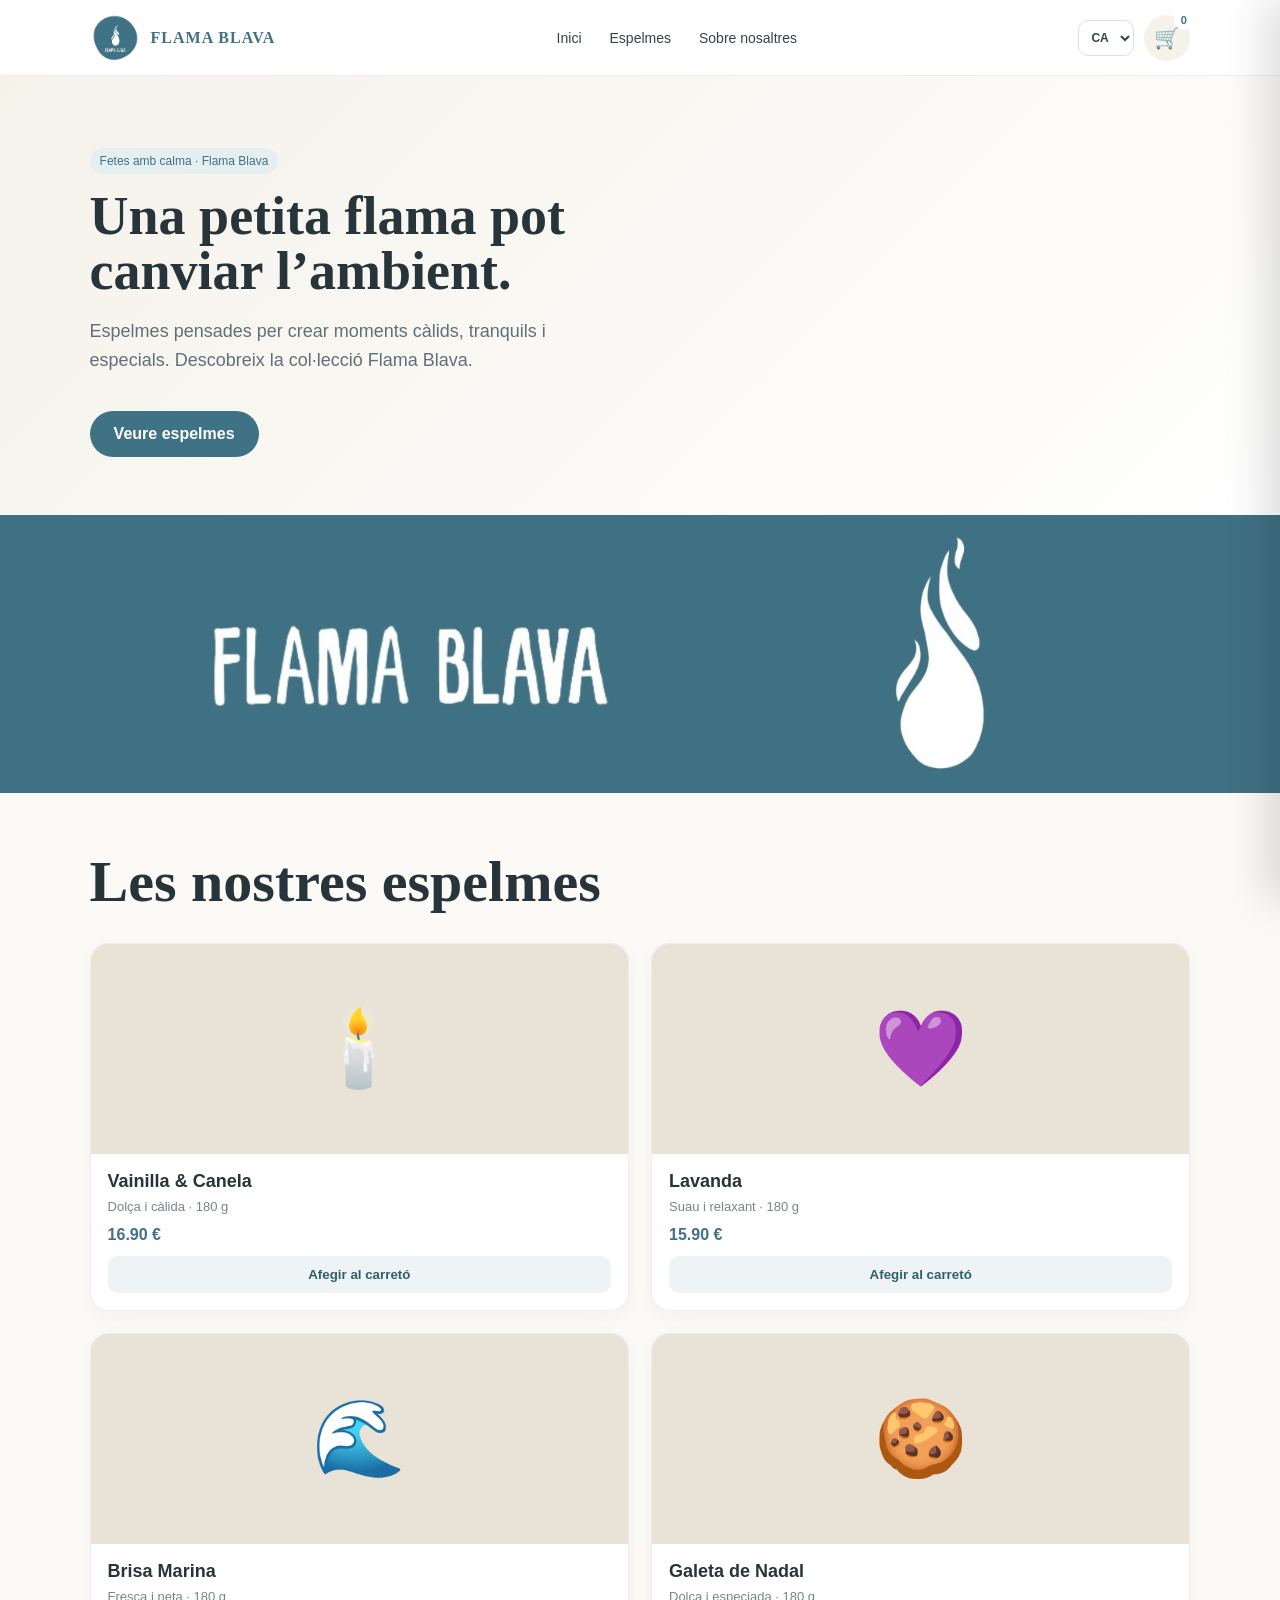
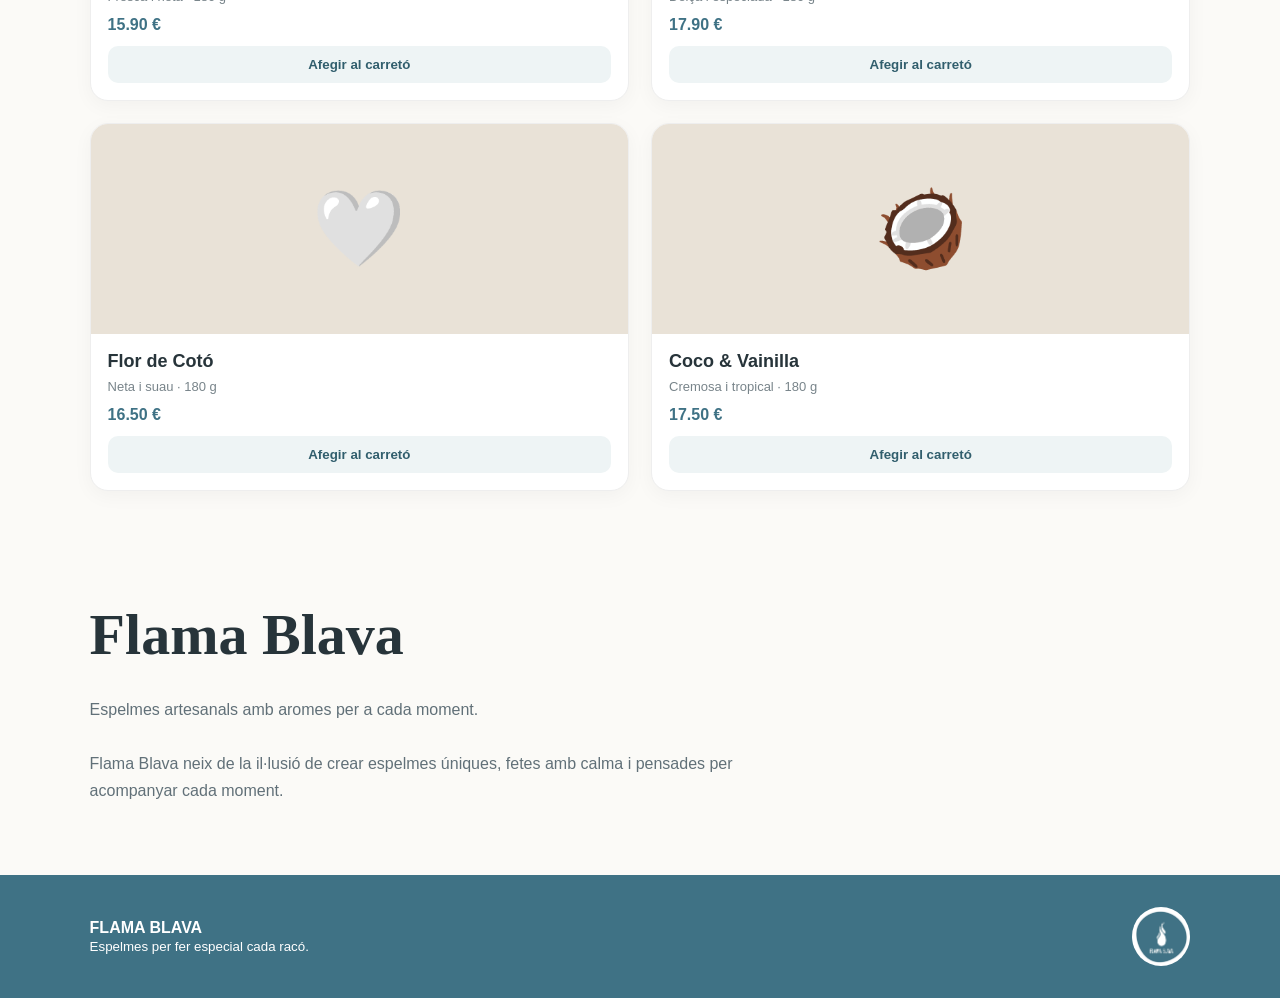
==== commit f2a1113b: "Preserve paragraph spacing in about section" ====
--- a/index.html
+++ b/index.html
@@ -1,5 +1,5 @@
 <!doctype html><html lang="ca"><head><meta charset="utf-8"><meta name="viewport" content="width=device-width,initial-scale=1"><title>Flama Blava · Espelmes</title><style>
-*{box-sizing:border-box}html{scroll-behavior:smooth}body{margin:0;font-family:Arial,sans-serif;background:#fbfaf7;color:#27343a}header{height:76px;background:rgba(255,255,255,.96);display:flex;align-items:center;justify-content:space-between;padding:0 7%;border-bottom:1px solid #eee;position:sticky;top:0;z-index:10;backdrop-filter:blur(8px)}.brand{display:flex;align-items:center;gap:11px;font-weight:800;letter-spacing:1px;color:#3f7285;text-decoration:none}.brand,.brand:hover,.brand:focus,.brand:visited,.brand:active{text-decoration:none !important;border-bottom:0 !important;box-shadow:none !important}.brand span{font-family:Georgia,serif;font-weight:800;letter-spacing:1px;text-decoration:none !important;border:0 !important;box-shadow:none !important}.brand img{width:50px;height:50px;object-fit:cover;border-radius:50%}.brand span{font-family:Georgia,serif;font-weight:800;letter-spacing:1px}.nav{display:flex;gap:28px;font-size:14px}.nav a{color:#36434a;text-decoration:none}.header-actions{display:flex;align-items:center;gap:10px}.language{border:1px solid #d8e0e1;background:#fff;color:#36434a;border-radius:10px;padding:9px 8px;font:inherit;font-size:12px;font-weight:700;cursor:pointer}.cart{border:0;background:#3f7285;transition:transform .15s ease,box-shadow .2s ease;color:white;border-radius:24px;padding:11px 18px;cursor:pointer;font-weight:700}.cart-icon{position:relative;width:46px;height:46px;padding:0;font-size:21px;display:flex;align-items:center;justify-content:center;background:#f5f2ea;color:#2f5f70}.cart-count{position:absolute;right:-3px;top:-4px;min-width:19px;height:19px;padding:0 5px;border-radius:10px;background:#fff;color:#3f7285;font-size:11px;line-height:19px;font-weight:800}.cart:active{transform:scale(.97)}.hero{padding:72px 7% 58px;display:grid;grid-template-columns:1.05fr .95fr;gap:45px;align-items:center;background:linear-gradient(135deg,#f5f2ea,#fff)}.hero h1{font-family:Georgia,serif;font-size:54px;line-height:1.02;margin:0 0 18px}.hero p{font-size:18px;line-height:1.6;color:#617078;max-width:510px}.cta{display:inline-block;margin-top:18px;background:#3f7285;color:#fff;padding:14px 24px;border-radius:28px;text-decoration:none;font-weight:700}.hero-card{background:#dce7e8;border-radius:28px;padding:35px;display:flex;justify-content:center}.hero-card img{width:260px;height:260px;border-radius:50%;box-shadow:0 20px 45px #0002}.section{padding:55px 7%}.section h2{font-family:Georgia,serif;font-size:58px;margin:0 0 28px}.grid{display:grid;grid-template-columns:repeat(2,1fr);gap:22px}.card{background:white;border:1px solid #eee;border-radius:18px;overflow:hidden;box-shadow:0 5px 20px #0000000a}.photo{height:210px;background:#e9e2d7;display:flex;align-items:center;justify-content:center;font-size:75px}.info{padding:17px}.info h3{margin:0 0 7px;font-size:18px}.meta{color:#78848a;font-size:13px}.price{font-weight:800;margin-top:12px;color:#3f7285}.add{width:100%;margin-top:12px;border:0;background:#eef4f5;color:#315e6d;padding:11px;border-radius:10px;cursor:pointer;font-weight:700;transition:.2s}.add:hover{background:#dcebed}.add:active{transform:scale(.985);transition:transform .12s ease}.badge{display:inline-block;background:#e6eff0;color:#3f7285;padding:6px 10px;border-radius:15px;font-size:12px;margin-bottom:15px}.footer{background:#3f7285;color:white;padding:32px 7%;display:flex;justify-content:space-between;align-items:center}.footer img{width:58px;border-radius:50%;background:white}.about{max-width:700px;color:#617078;line-height:1.7}
+*{box-sizing:border-box}html{scroll-behavior:smooth}body{margin:0;font-family:Arial,sans-serif;background:#fbfaf7;color:#27343a}header{height:76px;background:rgba(255,255,255,.96);display:flex;align-items:center;justify-content:space-between;padding:0 7%;border-bottom:1px solid #eee;position:sticky;top:0;z-index:10;backdrop-filter:blur(8px)}.brand{display:flex;align-items:center;gap:11px;font-weight:800;letter-spacing:1px;color:#3f7285;text-decoration:none}.brand,.brand:hover,.brand:focus,.brand:visited,.brand:active{text-decoration:none !important;border-bottom:0 !important;box-shadow:none !important}.brand span{font-family:Georgia,serif;font-weight:800;letter-spacing:1px;text-decoration:none !important;border:0 !important;box-shadow:none !important}.brand img{width:50px;height:50px;object-fit:cover;border-radius:50%}.brand span{font-family:Georgia,serif;font-weight:800;letter-spacing:1px}.nav{display:flex;gap:28px;font-size:14px}.nav a{color:#36434a;text-decoration:none}.header-actions{display:flex;align-items:center;gap:10px}.language{border:1px solid #d8e0e1;background:#fff;color:#36434a;border-radius:10px;padding:9px 8px;font:inherit;font-size:12px;font-weight:700;cursor:pointer}.cart{border:0;background:#3f7285;transition:transform .15s ease,box-shadow .2s ease;color:white;border-radius:24px;padding:11px 18px;cursor:pointer;font-weight:700}.cart-icon{position:relative;width:46px;height:46px;padding:0;font-size:21px;display:flex;align-items:center;justify-content:center;background:#f5f2ea;color:#2f5f70}.cart-count{position:absolute;right:-3px;top:-4px;min-width:19px;height:19px;padding:0 5px;border-radius:10px;background:#fff;color:#3f7285;font-size:11px;line-height:19px;font-weight:800}.cart:active{transform:scale(.97)}.hero{padding:72px 7% 58px;display:grid;grid-template-columns:1.05fr .95fr;gap:45px;align-items:center;background:linear-gradient(135deg,#f5f2ea,#fff)}.hero h1{font-family:Georgia,serif;font-size:54px;line-height:1.02;margin:0 0 18px}.hero p{font-size:18px;line-height:1.6;color:#617078;max-width:510px}.cta{display:inline-block;margin-top:18px;background:#3f7285;color:#fff;padding:14px 24px;border-radius:28px;text-decoration:none;font-weight:700}.hero-card{background:#dce7e8;border-radius:28px;padding:35px;display:flex;justify-content:center}.hero-card img{width:260px;height:260px;border-radius:50%;box-shadow:0 20px 45px #0002}.section{padding:55px 7%}.section h2{font-family:Georgia,serif;font-size:58px;margin:0 0 28px}.grid{display:grid;grid-template-columns:repeat(2,1fr);gap:22px}.card{background:white;border:1px solid #eee;border-radius:18px;overflow:hidden;box-shadow:0 5px 20px #0000000a}.photo{height:210px;background:#e9e2d7;display:flex;align-items:center;justify-content:center;font-size:75px}.info{padding:17px}.info h3{margin:0 0 7px;font-size:18px}.meta{color:#78848a;font-size:13px}.price{font-weight:800;margin-top:12px;color:#3f7285}.add{width:100%;margin-top:12px;border:0;background:#eef4f5;color:#315e6d;padding:11px;border-radius:10px;cursor:pointer;font-weight:700;transition:.2s}.add:hover{background:#dcebed}.add:active{transform:scale(.985);transition:transform .12s ease}.badge{display:inline-block;background:#e6eff0;color:#3f7285;padding:6px 10px;border-radius:15px;font-size:12px;margin-bottom:15px}.footer{background:#3f7285;color:white;padding:32px 7%;display:flex;justify-content:space-between;align-items:center}.footer img{width:58px;border-radius:50%;background:white}.about{max-width:700px;color:#617078;line-height:1.7;white-space:pre-line}
 .overlay{position:fixed;inset:0;background:#0006;z-index:20;opacity:0;pointer-events:none;transition:opacity .38s ease}.overlay.open{opacity:1;pointer-events:auto}.drawer{position:fixed;overflow:hidden;overscroll-behavior:contain;will-change:transform;z-index:21;right:0;top:0;height:100dvh;width:min(430px,92vw);background:#fff;transform:translateX(100%);transition:transform .42s cubic-bezier(.22,.61,.36,1);box-shadow:-15px 0 40px #0002;display:flex;flex-direction:column}.drawer.open{transform:translateX(0)}.drawer-head{display:flex;align-items:center;justify-content:space-between;padding:22px;border-bottom:1px solid #eee}.drawer-head h2{margin:0;font-family:Georgia,serif}.close{border:0;background:#f0f3f3;border-radius:50%;width:36px;height:36px;cursor:pointer;font-size:18px}.cart-items{padding:18px 22px;overflow-y:auto;overflow-x:hidden;flex:1;min-height:0;overscroll-behavior:contain;-webkit-overflow-scrolling:touch;touch-action:pan-y}.empty{text-align:center;color:#78848a;padding:50px 20px}.cart-item{display:grid;grid-template-columns:1fr auto;gap:10px;padding:15px 0;border-bottom:1px solid #eee}.cart-item h4{margin:0 0 5px}.cart-item .unit{font-size:13px;color:#78848a}.controls{display:flex;align-items:center;gap:8px;margin-top:9px}.qty{width:29px;height:29px;border:1px solid #d8e0e1;background:#fff;border-radius:7px;cursor:pointer}.remove{border:0;background:none;color:#9a5c5c;font-size:12px;cursor:pointer;margin-left:8px}.item-total{font-weight:700;color:#3f7285}.cart-footer{padding:18px 22px;flex-shrink:0;border-top:1px solid #eee;background:#fff}.subtotal{display:flex;justify-content:space-between;font-weight:800;font-size:18px;margin-bottom:14px}.checkout{width:100%;border:0;background:#3f7285;color:#fff;padding:14px;border-radius:12px;font-weight:800;cursor:pointer}.checkout:disabled{opacity:.45;cursor:not-allowed}.fly-item{position:fixed;z-index:40;pointer-events:none;font-size:110px;opacity:0;transform:translate(0,0) scale(.9);transition:transform .65s cubic-bezier(.22,.61,.36,1),opacity .15s ease}.fly-item.fly{opacity:1}.toast{position:fixed;left:50%;bottom:25px;transform:translate(-50%,20px);background:#27343a;color:white;padding:12px 18px;border-radius:25px;z-index:30;opacity:0;pointer-events:none;transition:opacity .28s ease,transform .28s ease}.toast.show{opacity:1;transform:translate(-50%,0)}
 .checkout-modal{position:fixed;inset:0;z-index:50;display:flex;align-items:center;justify-content:center;padding:18px;opacity:0;pointer-events:none;transition:opacity .25s ease}.checkout-modal.open{opacity:1;pointer-events:auto}.checkout-bg{position:absolute;inset:0;background:#0006}.checkout-panel{position:relative;background:#fff;width:min(760px,96vw);max-height:92vh;overflow:auto;border-radius:24px;box-shadow:0 25px 70px #0003;padding:30px}.checkout-panel h2{font-family:Georgia,serif;font-size:34px;margin:0 0 6px}.checkout-sub{color:#78848a;margin:0 0 24px}.checkout-grid{display:grid;grid-template-columns:1.15fr .85fr;gap:26px}.checkout-form label{display:block;font-weight:700;font-size:13px;margin:13px 0 7px}.checkout-form input{width:100%;padding:13px;border:1px solid #d8e0e1;border-radius:10px;font:inherit;outline:none}.checkout-form input:focus{border-color:#3f7285;box-shadow:0 0 0 3px #3f728522}.payment-options{display:flex;gap:8px;flex-wrap:wrap}.payment-option{border:1px solid #d8e0e1;background:#fff;color:#36434a;border-radius:10px;padding:11px 13px;cursor:pointer;font-weight:700}.payment-option.selected{border-color:#3f7285;background:#eef4f5;color:#315e6d}.checkout-summary{background:#fbfaf7;border-radius:16px;padding:20px;height:max-content}.checkout-summary h3{margin:0 0 15px}.summary-row{display:flex;justify-content:space-between;gap:10px;padding:9px 0;border-bottom:1px solid #e7e4df;font-size:14px}.summary-total{display:flex;justify-content:space-between;font-size:19px;font-weight:800;margin-top:16px}.pay-button{width:100%;margin-top:20px;border:0;background:#3f7285;color:#fff;padding:15px;border-radius:12px;font-weight:800;font-size:16px;cursor:pointer}.pay-button:disabled{opacity:.45;cursor:not-allowed}.checkout-close{position:absolute;right:15px;top:15px;border:0;background:#f0f3f3;border-radius:50%;width:36px;height:36px;cursor:pointer;font-size:18px}@media(max-width:650px){.checkout-panel{padding:24px 18px}.checkout-grid{grid-template-columns:1fr}.checkout-panel h2{font-size:29px}}@media(max-width:800px){.nav{display:none}.brand{gap:8px}.brand img{width:44px;height:44px}.brand span{font-size:14px}.hero{grid-template-columns:1fr;padding-top:45px}.hero h1{font-size:42px}}@media(max-width:480px){.section{padding:40px 5%}.hero{padding-left:5%;padding-right:5%}.hero-card img{width:210px;height:210px}}
 
@@ -14,7 +14,7 @@
 <script>
 
 const translations={
-ca:{navHome:'Inici',navCandles:'Espelmes',navAbout:'Sobre nosaltres',badge:'Fetes amb calma · Flama Blava',heroTitle:'Una petita flama pot canviar l’ambient.',heroText:'Espelmes pensades per crear moments càlids, tranquils i especials. Descobreix la col·lecció Flama Blava.',viewCandles:'Veure espelmes',ourCandles:'Les nostres espelmes',aboutTitle:'Flama Blava',aboutText:'Espelmes artesanals amb aromes per a cada moment. Flama Blava neix de la il·lusió de crear espelmes úniques, fetes amb calma i pensades per acompanyar cada moment.',footerText:'Espelmes per fer especial cada racó.',cartTitle:'El teu carretó',total:'Total',continueCheckout:'Continuar amb la compra',finishPurchase:'Finalitzar compra',checkoutSub:'Completa les teves dades i revisa la comanda.',nameLabel:'Nom i cognoms',emailLabel:'Correu electrònic',phoneLabel:'Telèfon',addressLabel:'Adreça d’enviament',cityLabel:'Població',postalLabel:'Codi postal',paymentLabel:'Mètode de pagament',card:'💳 Targeta',payNow:'Pagar ara',yourOrder:'La teva comanda',color:'Color',aroma:'Aroma',addToCart:'Afegir al carretó',emptyCart:'El teu carretó està buit',emptyCartHint:'Afegeix alguna espelma i apareixerà aquí.',unit:'unitat',remove:'Eliminar',added:'S’ha afegit {name} al carretó'},
+ca:{navHome:'Inici',navCandles:'Espelmes',navAbout:'Sobre nosaltres',badge:'Fetes amb calma · Flama Blava',heroTitle:'Una petita flama pot canviar l’ambient.',heroText:'Espelmes pensades per crear moments càlids, tranquils i especials. Descobreix la col·lecció Flama Blava.',viewCandles:'Veure espelmes',ourCandles:'Les nostres espelmes',aboutTitle:'Flama Blava',aboutText:'Espelmes artesanals amb aromes per a cada moment.\n\nFlama Blava neix de la il·lusió de crear espelmes úniques, fetes amb calma i pensades per acompanyar cada moment.',footerText:'Espelmes per fer especial cada racó.',cartTitle:'El teu carretó',total:'Total',continueCheckout:'Continuar amb la compra',finishPurchase:'Finalitzar compra',checkoutSub:'Completa les teves dades i revisa la comanda.',nameLabel:'Nom i cognoms',emailLabel:'Correu electrònic',phoneLabel:'Telèfon',addressLabel:'Adreça d’enviament',cityLabel:'Població',postalLabel:'Codi postal',paymentLabel:'Mètode de pagament',card:'💳 Targeta',payNow:'Pagar ara',yourOrder:'La teva comanda',color:'Color',aroma:'Aroma',addToCart:'Afegir al carretó',emptyCart:'El teu carretó està buit',emptyCartHint:'Afegeix alguna espelma i apareixerà aquí.',unit:'unitat',remove:'Eliminar',added:'S’ha afegit {name} al carretó'},
 es:{navHome:'Inicio',navCandles:'Velas',navAbout:'Sobre nosotros',badge:'Hechas con calma · Flama Blava',heroTitle:'Una pequeña llama puede cambiar el ambiente.',heroText:'Velas pensadas para crear momentos cálidos, tranquilos y especiales. Descubre la colección Flama Blava.',viewCandles:'Ver velas',ourCandles:'Nuestras velas',aboutTitle:'Flama Blava',aboutText:'Velas artesanales con aromas para cada momento.\n\nFlama Blava nace de la ilusión de crear velas únicas, hechas con calma y pensadas para acompañar cada momento.',footerText:'Velas para hacer especial cada rincón.',cartTitle:'Tu carrito',total:'Total',continueCheckout:'Continuar con la compra',finishPurchase:'Finalizar compra',checkoutSub:'Completa tus datos y revisa el pedido.',nameLabel:'Nombre y apellidos',emailLabel:'Correo electrónico',phoneLabel:'Teléfono',addressLabel:'Dirección de envío',cityLabel:'Población',postalLabel:'Código postal',paymentLabel:'Método de pago',card:'💳 Tarjeta',payNow:'Pagar ahora',yourOrder:'Tu pedido',color:'Color',aroma:'Aroma',addToCart:'Añadir al carrito',emptyCart:'Tu carrito está vacío',emptyCartHint:'Añade alguna vela y aparecerá aquí.',unit:'unidad',remove:'Eliminar',added:'Se ha añadido {name} al carrito'},
 en:{navHome:'Home',navCandles:'Candles',navAbout:'About us',badge:'Made with care · Flama Blava',heroTitle:'A little flame can change the atmosphere.',heroText:'Candles designed to create warm, peaceful and special moments. Discover the Flama Blava collection.',viewCandles:'View candles',ourCandles:'Our candles',aboutTitle:'Flama Blava',aboutText:'Handcrafted candles with scents for every moment. Flama Blava was born from the desire to create unique candles, made with care and designed to accompany every moment.',footerText:'Candles to make every corner special.',cartTitle:'Your cart',total:'Total',continueCheckout:'Continue to checkout',finishPurchase:'Checkout',checkoutSub:'Enter your details and review your order.',nameLabel:'Full name',emailLabel:'Email address',phoneLabel:'Phone',addressLabel:'Shipping address',cityLabel:'City',postalLabel:'Postcode',paymentLabel:'Payment method',card:'💳 Card',payNow:'Pay now',yourOrder:'Your order',color:'Colour',aroma:'Scent',addToCart:'Add to cart',emptyCart:'Your cart is empty',emptyCartHint:'Add a candle and it will appear here.',unit:'unit',remove:'Remove',added:'{name} has been added to your cart'}
 };
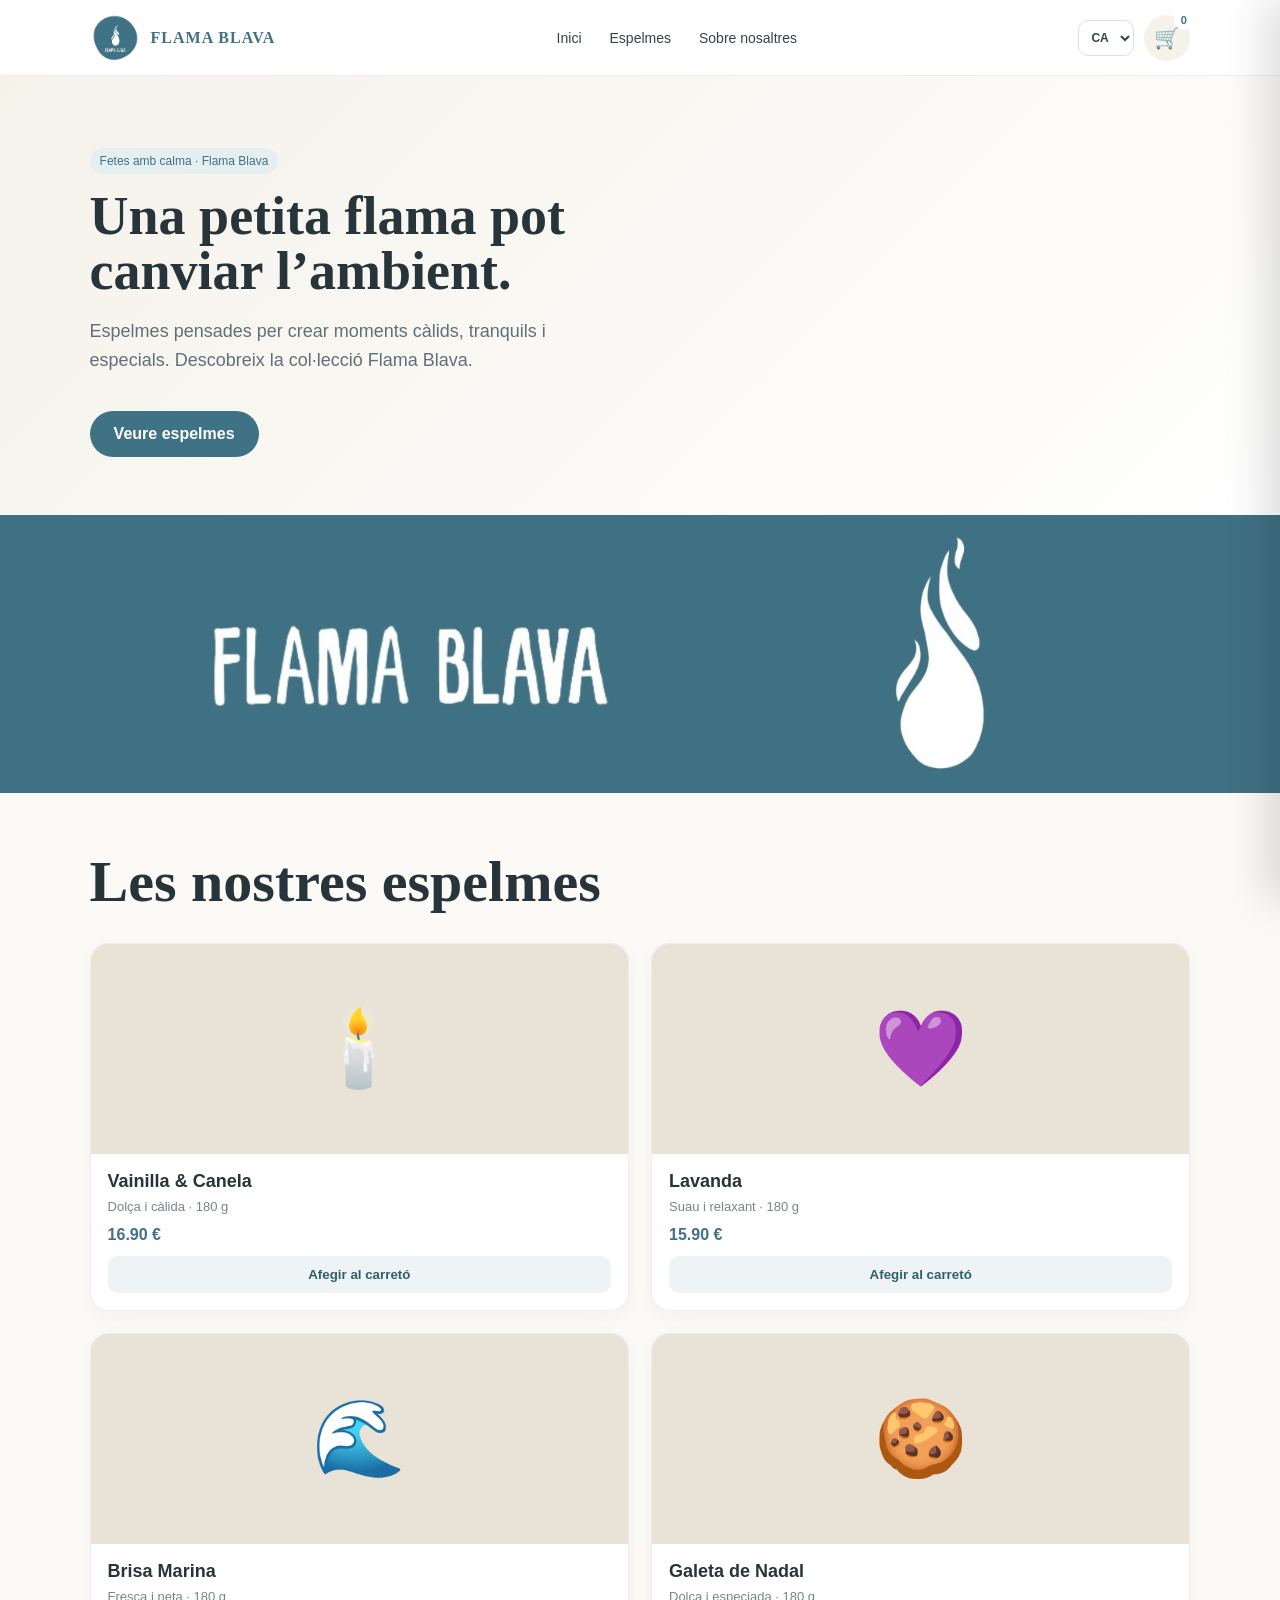
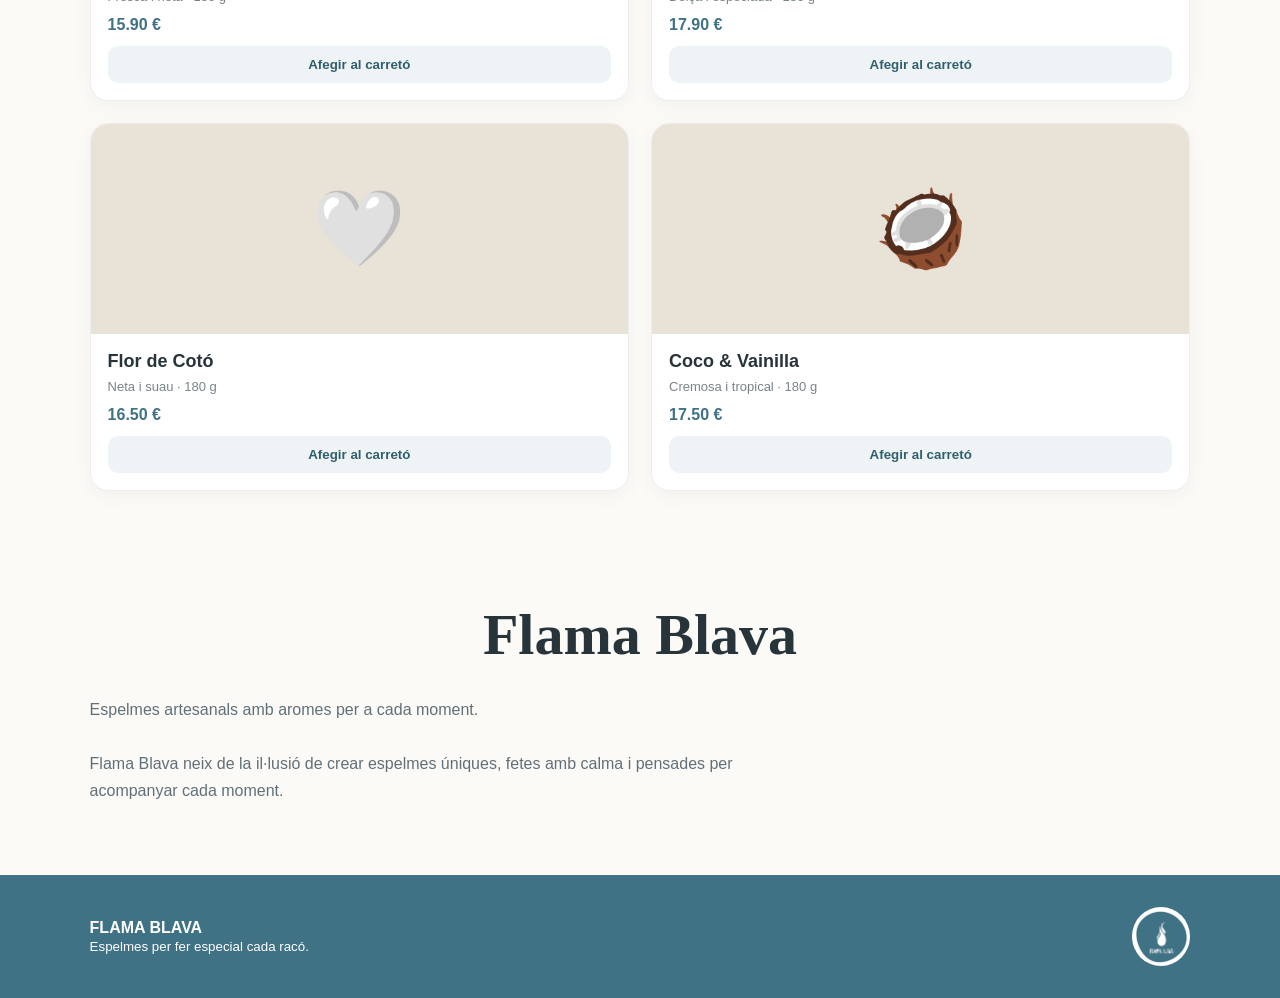
==== commit 95c42b51: "Center About section title" ====
--- a/index.html
+++ b/index.html
@@ -4,11 +4,11 @@
 .checkout-modal{position:fixed;inset:0;z-index:50;display:flex;align-items:center;justify-content:center;padding:18px;opacity:0;pointer-events:none;transition:opacity .25s ease}.checkout-modal.open{opacity:1;pointer-events:auto}.checkout-bg{position:absolute;inset:0;background:#0006}.checkout-panel{position:relative;background:#fff;width:min(760px,96vw);max-height:92vh;overflow:auto;border-radius:24px;box-shadow:0 25px 70px #0003;padding:30px}.checkout-panel h2{font-family:Georgia,serif;font-size:34px;margin:0 0 6px}.checkout-sub{color:#78848a;margin:0 0 24px}.checkout-grid{display:grid;grid-template-columns:1.15fr .85fr;gap:26px}.checkout-form label{display:block;font-weight:700;font-size:13px;margin:13px 0 7px}.checkout-form input{width:100%;padding:13px;border:1px solid #d8e0e1;border-radius:10px;font:inherit;outline:none}.checkout-form input:focus{border-color:#3f7285;box-shadow:0 0 0 3px #3f728522}.payment-options{display:flex;gap:8px;flex-wrap:wrap}.payment-option{border:1px solid #d8e0e1;background:#fff;color:#36434a;border-radius:10px;padding:11px 13px;cursor:pointer;font-weight:700}.payment-option.selected{border-color:#3f7285;background:#eef4f5;color:#315e6d}.checkout-summary{background:#fbfaf7;border-radius:16px;padding:20px;height:max-content}.checkout-summary h3{margin:0 0 15px}.summary-row{display:flex;justify-content:space-between;gap:10px;padding:9px 0;border-bottom:1px solid #e7e4df;font-size:14px}.summary-total{display:flex;justify-content:space-between;font-size:19px;font-weight:800;margin-top:16px}.pay-button{width:100%;margin-top:20px;border:0;background:#3f7285;color:#fff;padding:15px;border-radius:12px;font-weight:800;font-size:16px;cursor:pointer}.pay-button:disabled{opacity:.45;cursor:not-allowed}.checkout-close{position:absolute;right:15px;top:15px;border:0;background:#f0f3f3;border-radius:50%;width:36px;height:36px;cursor:pointer;font-size:18px}@media(max-width:650px){.checkout-panel{padding:24px 18px}.checkout-grid{grid-template-columns:1fr}.checkout-panel h2{font-size:29px}}@media(max-width:800px){.nav{display:none}.brand{gap:8px}.brand img{width:44px;height:44px}.brand span{font-size:14px}.hero{grid-template-columns:1fr;padding-top:45px}.hero h1{font-size:42px}}@media(max-width:480px){.section{padding:40px 5%}.hero{padding-left:5%;padding-right:5%}.hero-card img{width:210px;height:210px}}
 
 .product-modal{position:fixed;inset:0;z-index:25;display:flex;align-items:center;justify-content:center;padding:20px;opacity:0;pointer-events:none;transition:opacity .3s ease}.product-modal.open{opacity:1;pointer-events:auto}.product-modal-bg{position:absolute;inset:0;background:#0006}.product-panel{position:relative;background:#fff;width:min(760px,94vw);max-height:90vh;overflow:auto;border-radius:24px;box-shadow:0 25px 70px #0003;transform:translateY(18px) scale(.98);transition:transform .35s cubic-bezier(.22,.61,.36,1);display:grid;grid-template-columns:.85fr 1.15fr}.product-modal.open .product-panel{transform:translateY(0) scale(1)}.product-preview{background:#e9e2d7;display:flex;align-items:center;justify-content:center;min-height:390px;font-size:120px}.product-details{padding:32px}.product-details h2{font-family:Georgia,serif;font-size:34px;margin:0 0 8px}.product-details .desc{color:#78848a;line-height:1.5}.option-title{font-weight:800;margin:22px 0 9px}.options{display:flex;flex-wrap:wrap;gap:8px}.option{border:1px solid #d8e0e1;background:#fff;color:#36434a;border-radius:10px;padding:9px 12px;cursor:pointer;transition:.2s}.option.selected{border-color:#3f7285;background:#eef4f5;color:#315e6d;box-shadow:0 0 0 2px #3f728522}.modal-actions{display:flex;gap:10px;align-items:center;margin-top:25px}.modal-qty{display:flex;align-items:center;border:1px solid #d8e0e1;border-radius:10px;overflow:hidden}.modal-qty button{border:0;background:#fff;width:36px;height:44px;font-size:20px;cursor:pointer}.modal-qty strong{min-width:34px;text-align:center}.modal-add{flex:1;border:0;background:#3f7285;color:#fff;padding:14px;border-radius:11px;font-weight:800;cursor:pointer}.modal-close{position:absolute;right:14px;top:14px;border:0;background:#fff;border-radius:50%;width:38px;height:38px;cursor:pointer;font-size:20px;z-index:2}@media(max-width:650px){.product-panel{grid-template-columns:1fr;max-height:92vh}.product-preview{min-height:210px;font-size:85px}.product-details{padding:24px}.product-details h2{font-size:28px}}
- .footer-logo-bw{filter:none;background:#fff;border-radius:50%;} .feature-photo{padding:0;background:#dce7e8}.feature-photo img{display:block;width:100%;height:auto;max-height:430px;object-fit:cover;border-radius:0;box-shadow:none}@media(max-width:480px){.feature-photo{padding:0}.feature-photo img{max-height:300px;border-radius:0}} </style><!-- CLOUDFLARE_DEPLOY_TEST --></head><body>
+ .footer-logo-bw{filter:none;background:#fff;border-radius:50%;} .feature-photo{padding:0;background:#dce7e8}.feature-photo img{display:block;width:100%;height:auto;max-height:430px;object-fit:cover;border-radius:0;box-shadow:none}@media(max-width:480px){.feature-photo{padding:0}.feature-photo img{max-height:300px;border-radius:0}}  .about-section h2{text-align:center}</style><!-- CLOUDFLARE_DEPLOY_TEST --></head><body>
 <header><a class="brand" href="#inici"><img src="assets/IMG_2255.png" alt="Flama Blava"><span>FLAMA BLAVA</span></a><nav class="nav"><a href="#inici" data-i18n="navHome">Inici</a><a href="#espelmes" data-i18n="navCandles">Espelmes</a><a href="#sobre" data-i18n="navAbout">Sobre nosaltres</a></nav><div class="header-actions"><select class="language" id="languageSelect" aria-label="Idioma"><option value="ca">CA</option><option value="es">ES</option><option value="en">EN</option></select><button class="cart cart-icon" id="openCart" aria-label="Carretó" title="Carretó">🛒<span class="cart-count" id="count">0</span></button></header>
 <main id="inici"><section class="hero"><div><span class="badge" data-i18n="badge">Fetes amb calma · Flama Blava</span><h1 data-i18n="heroTitle">Una petita flama pot canviar l’ambient.</h1><p data-i18n="heroText">Espelmes pensades per crear moments càlids, tranquils i especials. Descobreix la col·lecció Flama Blava.</p><a class="cta" href="#espelmes" data-i18n="viewCandles">Veure espelmes</a></div></section>
 <section class="feature-photo"><img src="assets/IMG_0140.jpeg" alt="Flama Blava"></section><section class="section" id="espelmes"><h2 data-i18n="ourCandles">Les nostres espelmes</h2><div class="grid"><article class="card product-card"><div class="photo">🕯️</div><div class="info"><h3 data-product="Vainilla &amp; Canela">Vainilla &amp; Canela</h3><div class="meta" data-meta="Vainilla &amp; Canela">Dolça i càlida · 180 g</div><div class="price">16.90 €</div><button class="add" data-name="Vainilla &amp; Canela" data-price="16.9" data-i18n="addToCart">Afegir al carretó</button></div></article><article class="card product-card"><div class="photo">💜</div><div class="info"><h3 data-product="Lavanda">Lavanda</h3><div class="meta" data-meta="Lavanda">Suau i relaxant · 180 g</div><div class="price">15.90 €</div><button class="add" data-name="Lavanda" data-price="15.9" data-i18n="addToCart">Afegir al carretó</button></div></article><article class="card product-card"><div class="photo">🌊</div><div class="info"><h3 data-product="Brisa Marina">Brisa Marina</h3><div class="meta" data-meta="Brisa Marina">Fresca i neta · 180 g</div><div class="price">15.90 €</div><button class="add" data-name="Brisa Marina" data-price="15.9" data-i18n="addToCart">Afegir al carretó</button></div></article><article class="card product-card"><div class="photo">🍪</div><div class="info"><h3 data-product="Galeta de Nadal">Galeta de Nadal</h3><div class="meta" data-meta="Galeta de Nadal">Dolça i especiada · 180 g</div><div class="price">17.90 €</div><button class="add" data-name="Galeta de Nadal" data-price="17.9" data-i18n="addToCart">Afegir al carretó</button></div></article><article class="card product-card"><div class="photo">🤍</div><div class="info"><h3 data-product="Flor de Cotó">Flor de Cotó</h3><div class="meta" data-meta="Flor de Cotó">Neta i suau · 180 g</div><div class="price">16.50 €</div><button class="add" data-name="Flor de Cotó" data-price="16.5" data-i18n="addToCart">Afegir al carretó</button></div></article><article class="card product-card"><div class="photo">🥥</div><div class="info"><h3 data-product="Coco &amp; Vainilla">Coco &amp; Vainilla</h3><div class="meta" data-meta="Coco &amp; Vainilla">Cremosa i tropical · 180 g</div><div class="price">17.50 €</div><button class="add" data-name="Coco &amp; Vainilla" data-price="17.5" data-i18n="addToCart">Afegir al carretó</button></div></article></div></section>
-<section class="section" id="sobre"><h2 data-i18n="aboutTitle">Flama Blava</h2><p class="about" data-i18n="aboutText"><strong>Espelmes artesanals amb aromes per a cada moment.</strong><br><br>Flama Blava neix de la il·lusió de crear espelmes úniques, fetes amb calma i pensades per acompanyar cada moment.</p></section></main>
+<section class="section about-section" id="sobre"><h2 data-i18n="aboutTitle">Flama Blava</h2><p class="about" data-i18n="aboutText"><strong>Espelmes artesanals amb aromes per a cada moment.</strong><br><br>Flama Blava neix de la il·lusió de crear espelmes úniques, fetes amb calma i pensades per acompanyar cada moment.</p></section></main>
 <footer class="footer"><div><strong>FLAMA BLAVA</strong><br><small data-i18n="footerText">Espelmes per fer especial cada racó.</small></div><img class="footer-logo-bw" src="assets/IMG_2255.png" alt="Logo"></footer>
 <div class="product-modal" id="productModal"><div class="product-modal-bg" id="productModalBg"></div><div class="product-panel"><button class="modal-close" id="productClose">×</button><div class="product-preview" id="productPreview">🕯️</div><div class="product-details"><h2 id="productName"></h2><div class="price" id="productPrice"></div><p class="desc" id="productDesc"></p><div class="option-title" data-i18n="color">Color</div><div class="options" id="colorOptions"></div><div class="option-title" data-i18n="aroma">Aroma</div><div class="options" id="aromaOptions"></div><div class="modal-actions"><div class="modal-qty"><button id="modalMinus">−</button><strong id="modalQty">1</strong><button id="modalPlus">+</button></div><button class="modal-add" id="modalAdd">Afegir al carretó</button></div></div></div></div><div class="overlay" id="overlay"></div><aside class="drawer" id="drawer"><div class="drawer-head"><h2 data-i18n="cartTitle">El teu carretó</h2><button class="close" id="closeCart">×</button></div><div class="cart-items" id="cartItems"></div><div class="cart-footer"><div class="subtotal"><span data-i18n="total">Total</span><span id="total">0,00 €</span></div><button class="checkout" id="checkout" disabled data-i18n="continueCheckout">Continuar amb la compra</button></div></aside><div class="toast" id="toast"></div><div class="checkout-modal" id="checkoutModal"><div class="checkout-bg" id="checkoutBg"></div><div class="checkout-panel"><button class="checkout-close" id="checkoutClose">×</button><h2 data-i18n="finishPurchase">Finalitzar compra</h2><p class="checkout-sub" data-i18n="checkoutSub">Completa les teves dades i revisa la comanda.</p><div class="checkout-grid"><form class="checkout-form" id="checkoutForm"><label for="checkoutName" data-i18n="nameLabel">Nom i cognoms</label><input id="checkoutName" required autocomplete="name" placeholder="Nom i cognoms"><label for="checkoutEmail" data-i18n="emailLabel">Correu electrònic</label><input id="checkoutEmail" type="email" required autocomplete="email" placeholder="tu@exemple.com"><label for="checkoutPhone" data-i18n="phoneLabel">Telèfon</label><input id="checkoutPhone" type="tel" required autocomplete="tel" placeholder="600 000 000"><label for="checkoutAddress" data-i18n="addressLabel">Adreça d’enviament</label><input id="checkoutAddress" required autocomplete="street-address" placeholder="Carrer, número, pis..."><label for="checkoutCity" data-i18n="cityLabel">Població</label><input id="checkoutCity" required autocomplete="address-level2" placeholder="Població"><label for="checkoutPostal" data-i18n="postalLabel">Codi postal</label><input id="checkoutPostal" required autocomplete="postal-code" inputmode="numeric" placeholder="08000"><label data-i18n="paymentLabel">Mètode de pagament</label><div class="payment-options"><button type="button" class="payment-option selected" data-payment="card" data-i18n="card">💳 Targeta</button><button type="button" class="payment-option" data-payment="apple"> Apple Pay</button><button type="button" class="payment-option" data-payment="google">G Google Pay</button></div><button class="pay-button" id="payButton" type="submit"><span data-i18n="payNow">Pagar ara</span> · <span id="checkoutPayTotal">0,00 €</span></button></form><div class="checkout-summary"><h3 data-i18n="yourOrder">La teva comanda</h3><div id="checkoutSummary"></div><div class="summary-total"><span>Total</span><span id="checkoutSummaryTotal">0,00 €</span></div></div></div></div></div><div class="fly-item" id="flyItem">🕯️</div>
 <script>
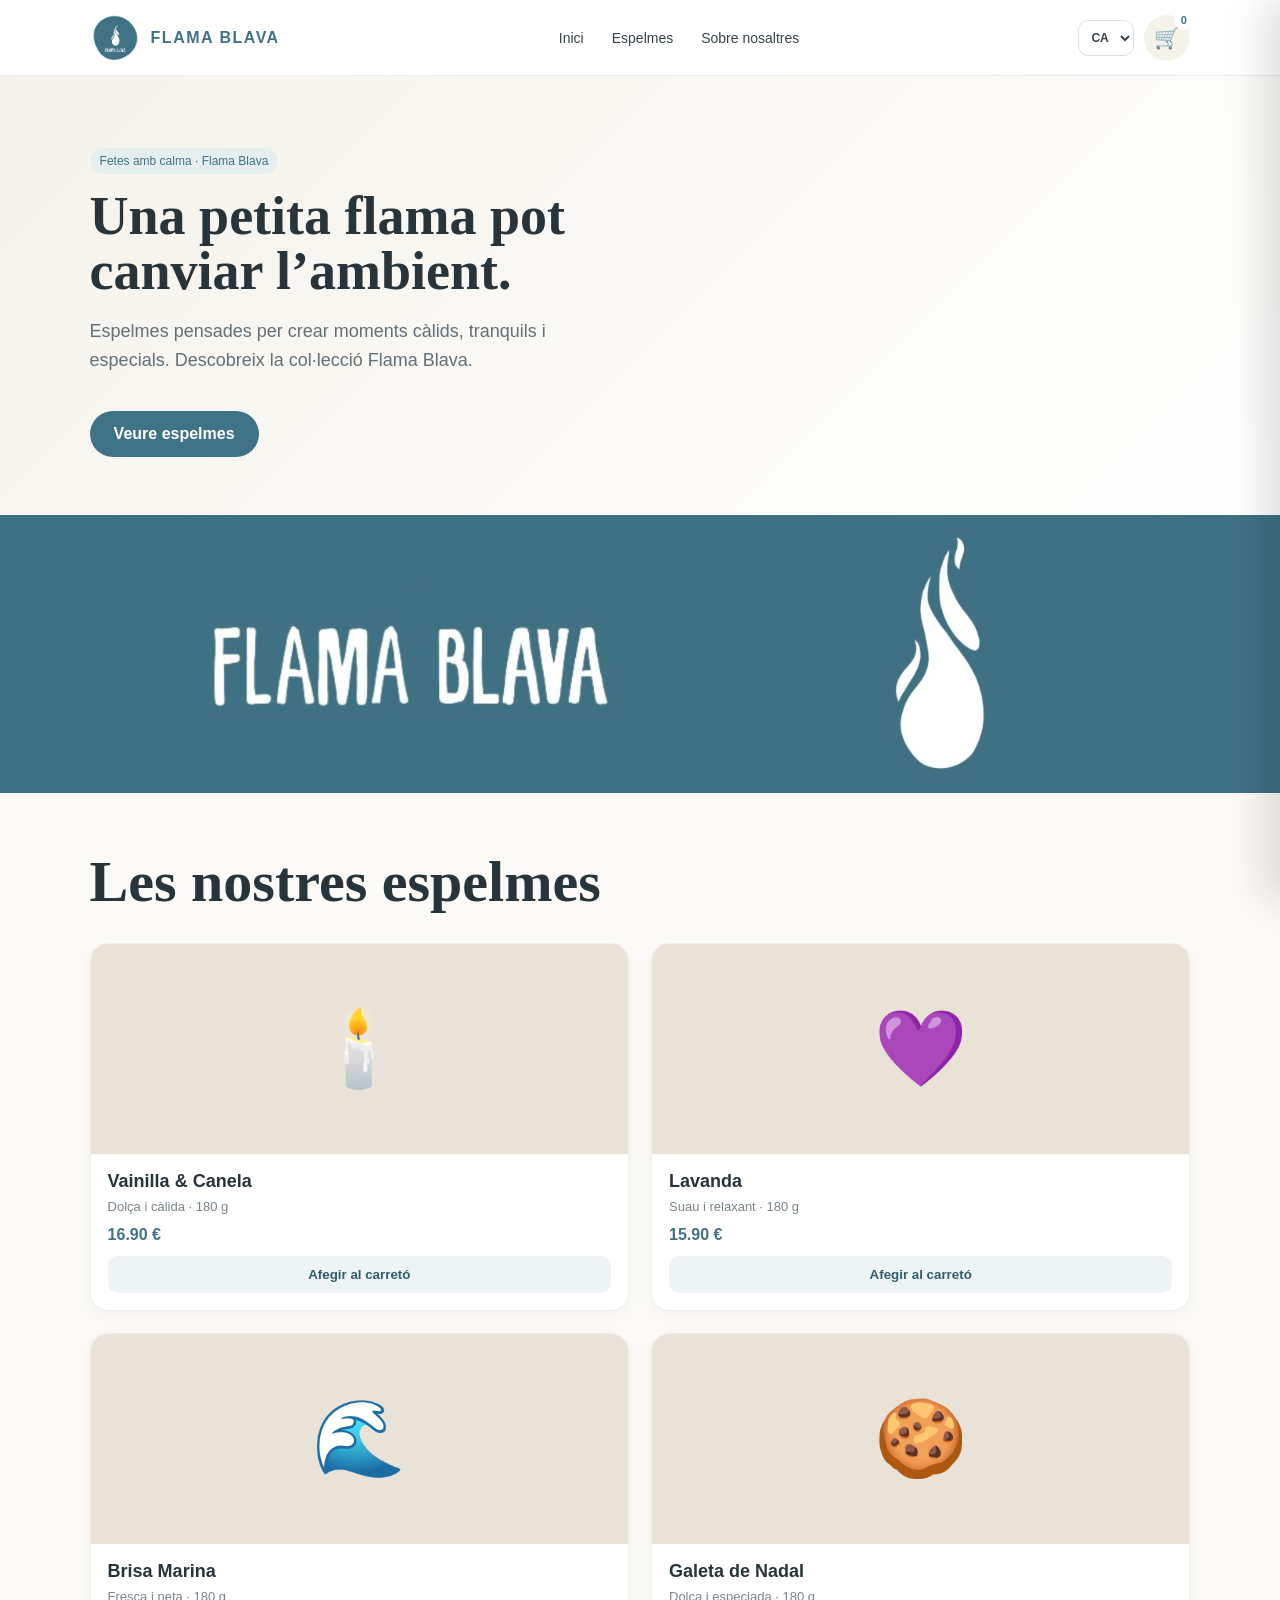
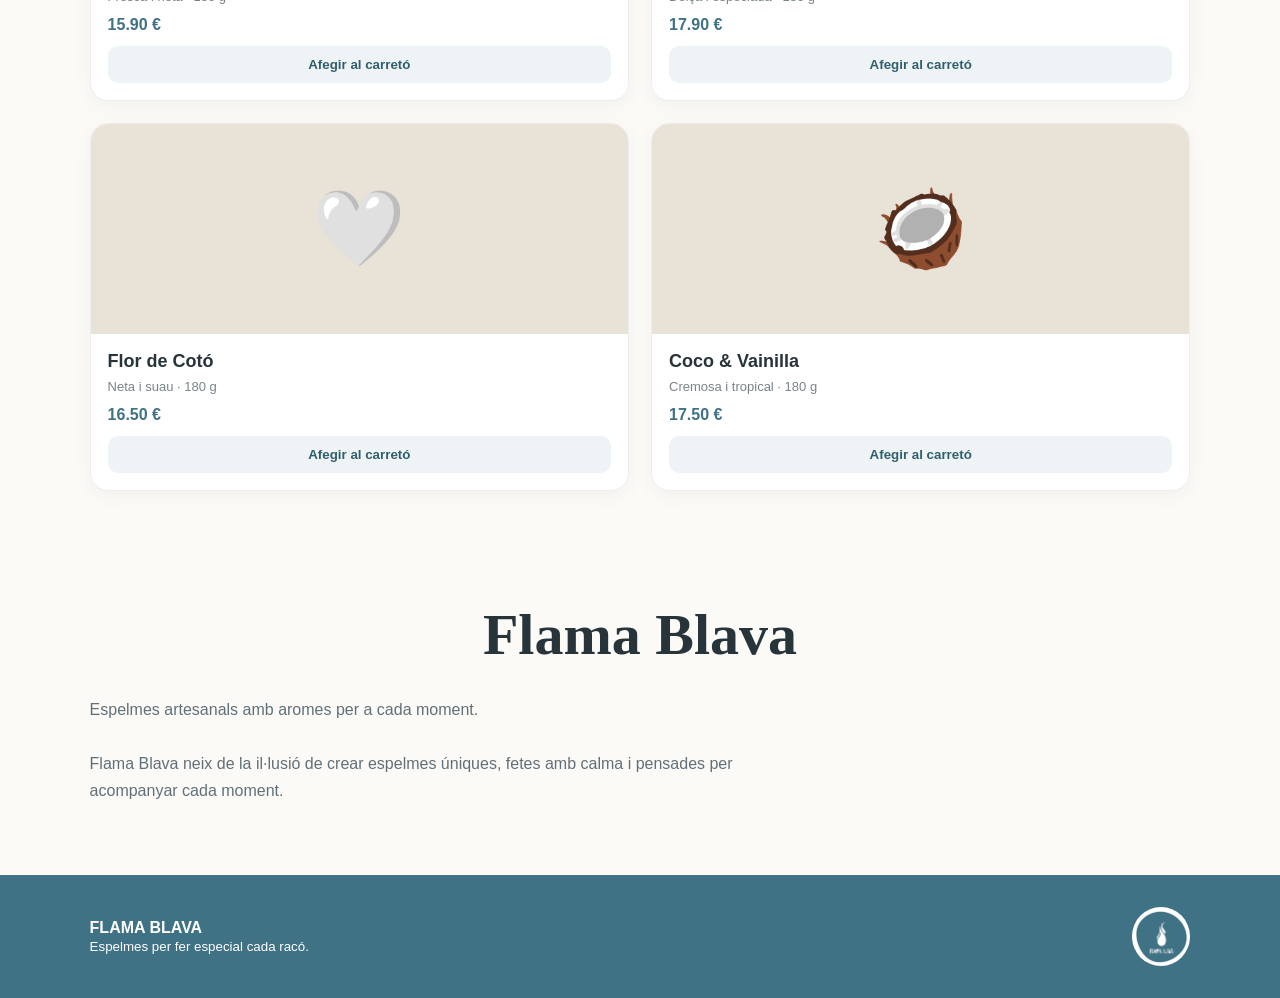
==== commit d8148b79: "Fix duplicate brand font rule" ====
--- a/index.html
+++ b/index.html
@@ -1,5 +1,5 @@
 <!doctype html><html lang="ca"><head><meta charset="utf-8"><meta name="viewport" content="width=device-width,initial-scale=1"><title>Flama Blava · Espelmes</title><style>
-*{box-sizing:border-box}html{scroll-behavior:smooth}body{margin:0;font-family:Arial,sans-serif;background:#fbfaf7;color:#27343a}header{height:76px;background:rgba(255,255,255,.96);display:flex;align-items:center;justify-content:space-between;padding:0 7%;border-bottom:1px solid #eee;position:sticky;top:0;z-index:10;backdrop-filter:blur(8px)}.brand{display:flex;align-items:center;gap:11px;font-weight:800;letter-spacing:1px;color:#3f7285;text-decoration:none}.brand,.brand:hover,.brand:focus,.brand:visited,.brand:active{text-decoration:none !important;border-bottom:0 !important;box-shadow:none !important}.brand span{font-family:Georgia,serif;font-weight:800;letter-spacing:1px;text-decoration:none !important;border:0 !important;box-shadow:none !important}.brand img{width:50px;height:50px;object-fit:cover;border-radius:50%}.brand span{font-family:Georgia,serif;font-weight:800;letter-spacing:1px}.nav{display:flex;gap:28px;font-size:14px}.nav a{color:#36434a;text-decoration:none}.header-actions{display:flex;align-items:center;gap:10px}.language{border:1px solid #d8e0e1;background:#fff;color:#36434a;border-radius:10px;padding:9px 8px;font:inherit;font-size:12px;font-weight:700;cursor:pointer}.cart{border:0;background:#3f7285;transition:transform .15s ease,box-shadow .2s ease;color:white;border-radius:24px;padding:11px 18px;cursor:pointer;font-weight:700}.cart-icon{position:relative;width:46px;height:46px;padding:0;font-size:21px;display:flex;align-items:center;justify-content:center;background:#f5f2ea;color:#2f5f70}.cart-count{position:absolute;right:-3px;top:-4px;min-width:19px;height:19px;padding:0 5px;border-radius:10px;background:#fff;color:#3f7285;font-size:11px;line-height:19px;font-weight:800}.cart:active{transform:scale(.97)}.hero{padding:72px 7% 58px;display:grid;grid-template-columns:1.05fr .95fr;gap:45px;align-items:center;background:linear-gradient(135deg,#f5f2ea,#fff)}.hero h1{font-family:Georgia,serif;font-size:54px;line-height:1.02;margin:0 0 18px}.hero p{font-size:18px;line-height:1.6;color:#617078;max-width:510px}.cta{display:inline-block;margin-top:18px;background:#3f7285;color:#fff;padding:14px 24px;border-radius:28px;text-decoration:none;font-weight:700}.hero-card{background:#dce7e8;border-radius:28px;padding:35px;display:flex;justify-content:center}.hero-card img{width:260px;height:260px;border-radius:50%;box-shadow:0 20px 45px #0002}.section{padding:55px 7%}.section h2{font-family:Georgia,serif;font-size:58px;margin:0 0 28px}.grid{display:grid;grid-template-columns:repeat(2,1fr);gap:22px}.card{background:white;border:1px solid #eee;border-radius:18px;overflow:hidden;box-shadow:0 5px 20px #0000000a}.photo{height:210px;background:#e9e2d7;display:flex;align-items:center;justify-content:center;font-size:75px}.info{padding:17px}.info h3{margin:0 0 7px;font-size:18px}.meta{color:#78848a;font-size:13px}.price{font-weight:800;margin-top:12px;color:#3f7285}.add{width:100%;margin-top:12px;border:0;background:#eef4f5;color:#315e6d;padding:11px;border-radius:10px;cursor:pointer;font-weight:700;transition:.2s}.add:hover{background:#dcebed}.add:active{transform:scale(.985);transition:transform .12s ease}.badge{display:inline-block;background:#e6eff0;color:#3f7285;padding:6px 10px;border-radius:15px;font-size:12px;margin-bottom:15px}.footer{background:#3f7285;color:white;padding:32px 7%;display:flex;justify-content:space-between;align-items:center}.footer img{width:58px;border-radius:50%;background:white}.about{max-width:700px;color:#617078;line-height:1.7;white-space:pre-line}
+*{box-sizing:border-box}html{scroll-behavior:smooth}body{margin:0;font-family:Arial,sans-serif;background:#fbfaf7;color:#27343a}header{height:76px;background:rgba(255,255,255,.96);display:flex;align-items:center;justify-content:space-between;padding:0 7%;border-bottom:1px solid #eee;position:sticky;top:0;z-index:10;backdrop-filter:blur(8px)}.brand{display:flex;align-items:center;gap:11px;font-weight:800;letter-spacing:1px;color:#3f7285;text-decoration:none}.brand,.brand:hover,.brand:focus,.brand:visited,.brand:active{text-decoration:none !important;border-bottom:0 !important;box-shadow:none !important}.brand span{font-family:'Trebuchet MS',Arial,sans-serif;font-weight:700;letter-spacing:1.5px;font-style:normal;text-decoration:none !important;border:0 !important;box-shadow:none !important}.brand img{width:50px;height:50px;object-fit:cover;border-radius:50%}.brand span{font-family:'Trebuchet MS',Arial,sans-serif;font-weight:700;letter-spacing:1.5px;font-style:normal}.nav{display:flex;gap:28px;font-size:14px}.nav a{color:#36434a;text-decoration:none}.header-actions{display:flex;align-items:center;gap:10px}.language{border:1px solid #d8e0e1;background:#fff;color:#36434a;border-radius:10px;padding:9px 8px;font:inherit;font-size:12px;font-weight:700;cursor:pointer}.cart{border:0;background:#3f7285;transition:transform .15s ease,box-shadow .2s ease;color:white;border-radius:24px;padding:11px 18px;cursor:pointer;font-weight:700}.cart-icon{position:relative;width:46px;height:46px;padding:0;font-size:21px;display:flex;align-items:center;justify-content:center;background:#f5f2ea;color:#2f5f70}.cart-count{position:absolute;right:-3px;top:-4px;min-width:19px;height:19px;padding:0 5px;border-radius:10px;background:#fff;color:#3f7285;font-size:11px;line-height:19px;font-weight:800}.cart:active{transform:scale(.97)}.hero{padding:72px 7% 58px;display:grid;grid-template-columns:1.05fr .95fr;gap:45px;align-items:center;background:linear-gradient(135deg,#f5f2ea,#fff)}.hero h1{font-family:Georgia,serif;font-size:54px;line-height:1.02;margin:0 0 18px}.hero p{font-size:18px;line-height:1.6;color:#617078;max-width:510px}.cta{display:inline-block;margin-top:18px;background:#3f7285;color:#fff;padding:14px 24px;border-radius:28px;text-decoration:none;font-weight:700}.hero-card{background:#dce7e8;border-radius:28px;padding:35px;display:flex;justify-content:center}.hero-card img{width:260px;height:260px;border-radius:50%;box-shadow:0 20px 45px #0002}.section{padding:55px 7%}.section h2{font-family:Georgia,serif;font-size:58px;margin:0 0 28px}.grid{display:grid;grid-template-columns:repeat(2,1fr);gap:22px}.card{background:white;border:1px solid #eee;border-radius:18px;overflow:hidden;box-shadow:0 5px 20px #0000000a}.photo{height:210px;background:#e9e2d7;display:flex;align-items:center;justify-content:center;font-size:75px}.info{padding:17px}.info h3{margin:0 0 7px;font-size:18px}.meta{color:#78848a;font-size:13px}.price{font-weight:800;margin-top:12px;color:#3f7285}.add{width:100%;margin-top:12px;border:0;background:#eef4f5;color:#315e6d;padding:11px;border-radius:10px;cursor:pointer;font-weight:700;transition:.2s}.add:hover{background:#dcebed}.add:active{transform:scale(.985);transition:transform .12s ease}.badge{display:inline-block;background:#e6eff0;color:#3f7285;padding:6px 10px;border-radius:15px;font-size:12px;margin-bottom:15px}.footer{background:#3f7285;color:white;padding:32px 7%;display:flex;justify-content:space-between;align-items:center}.footer img{width:58px;border-radius:50%;background:white}.about{max-width:700px;color:#617078;line-height:1.7;white-space:pre-line}
 .overlay{position:fixed;inset:0;background:#0006;z-index:20;opacity:0;pointer-events:none;transition:opacity .38s ease}.overlay.open{opacity:1;pointer-events:auto}.drawer{position:fixed;overflow:hidden;overscroll-behavior:contain;will-change:transform;z-index:21;right:0;top:0;height:100dvh;width:min(430px,92vw);background:#fff;transform:translateX(100%);transition:transform .42s cubic-bezier(.22,.61,.36,1);box-shadow:-15px 0 40px #0002;display:flex;flex-direction:column}.drawer.open{transform:translateX(0)}.drawer-head{display:flex;align-items:center;justify-content:space-between;padding:22px;border-bottom:1px solid #eee}.drawer-head h2{margin:0;font-family:Georgia,serif}.close{border:0;background:#f0f3f3;border-radius:50%;width:36px;height:36px;cursor:pointer;font-size:18px}.cart-items{padding:18px 22px;overflow-y:auto;overflow-x:hidden;flex:1;min-height:0;overscroll-behavior:contain;-webkit-overflow-scrolling:touch;touch-action:pan-y}.empty{text-align:center;color:#78848a;padding:50px 20px}.cart-item{display:grid;grid-template-columns:1fr auto;gap:10px;padding:15px 0;border-bottom:1px solid #eee}.cart-item h4{margin:0 0 5px}.cart-item .unit{font-size:13px;color:#78848a}.controls{display:flex;align-items:center;gap:8px;margin-top:9px}.qty{width:29px;height:29px;border:1px solid #d8e0e1;background:#fff;border-radius:7px;cursor:pointer}.remove{border:0;background:none;color:#9a5c5c;font-size:12px;cursor:pointer;margin-left:8px}.item-total{font-weight:700;color:#3f7285}.cart-footer{padding:18px 22px;flex-shrink:0;border-top:1px solid #eee;background:#fff}.subtotal{display:flex;justify-content:space-between;font-weight:800;font-size:18px;margin-bottom:14px}.checkout{width:100%;border:0;background:#3f7285;color:#fff;padding:14px;border-radius:12px;font-weight:800;cursor:pointer}.checkout:disabled{opacity:.45;cursor:not-allowed}.fly-item{position:fixed;z-index:40;pointer-events:none;font-size:110px;opacity:0;transform:translate(0,0) scale(.9);transition:transform .65s cubic-bezier(.22,.61,.36,1),opacity .15s ease}.fly-item.fly{opacity:1}.toast{position:fixed;left:50%;bottom:25px;transform:translate(-50%,20px);background:#27343a;color:white;padding:12px 18px;border-radius:25px;z-index:30;opacity:0;pointer-events:none;transition:opacity .28s ease,transform .28s ease}.toast.show{opacity:1;transform:translate(-50%,0)}
 .checkout-modal{position:fixed;inset:0;z-index:50;display:flex;align-items:center;justify-content:center;padding:18px;opacity:0;pointer-events:none;transition:opacity .25s ease}.checkout-modal.open{opacity:1;pointer-events:auto}.checkout-bg{position:absolute;inset:0;background:#0006}.checkout-panel{position:relative;background:#fff;width:min(760px,96vw);max-height:92vh;overflow:auto;border-radius:24px;box-shadow:0 25px 70px #0003;padding:30px}.checkout-panel h2{font-family:Georgia,serif;font-size:34px;margin:0 0 6px}.checkout-sub{color:#78848a;margin:0 0 24px}.checkout-grid{display:grid;grid-template-columns:1.15fr .85fr;gap:26px}.checkout-form label{display:block;font-weight:700;font-size:13px;margin:13px 0 7px}.checkout-form input{width:100%;padding:13px;border:1px solid #d8e0e1;border-radius:10px;font:inherit;outline:none}.checkout-form input:focus{border-color:#3f7285;box-shadow:0 0 0 3px #3f728522}.payment-options{display:flex;gap:8px;flex-wrap:wrap}.payment-option{border:1px solid #d8e0e1;background:#fff;color:#36434a;border-radius:10px;padding:11px 13px;cursor:pointer;font-weight:700}.payment-option.selected{border-color:#3f7285;background:#eef4f5;color:#315e6d}.checkout-summary{background:#fbfaf7;border-radius:16px;padding:20px;height:max-content}.checkout-summary h3{margin:0 0 15px}.summary-row{display:flex;justify-content:space-between;gap:10px;padding:9px 0;border-bottom:1px solid #e7e4df;font-size:14px}.summary-total{display:flex;justify-content:space-between;font-size:19px;font-weight:800;margin-top:16px}.pay-button{width:100%;margin-top:20px;border:0;background:#3f7285;color:#fff;padding:15px;border-radius:12px;font-weight:800;font-size:16px;cursor:pointer}.pay-button:disabled{opacity:.45;cursor:not-allowed}.checkout-close{position:absolute;right:15px;top:15px;border:0;background:#f0f3f3;border-radius:50%;width:36px;height:36px;cursor:pointer;font-size:18px}@media(max-width:650px){.checkout-panel{padding:24px 18px}.checkout-grid{grid-template-columns:1fr}.checkout-panel h2{font-size:29px}}@media(max-width:800px){.nav{display:none}.brand{gap:8px}.brand img{width:44px;height:44px}.brand span{font-size:14px}.hero{grid-template-columns:1fr;padding-top:45px}.hero h1{font-size:42px}}@media(max-width:480px){.section{padding:40px 5%}.hero{padding-left:5%;padding-right:5%}.hero-card img{width:210px;height:210px}}
 
